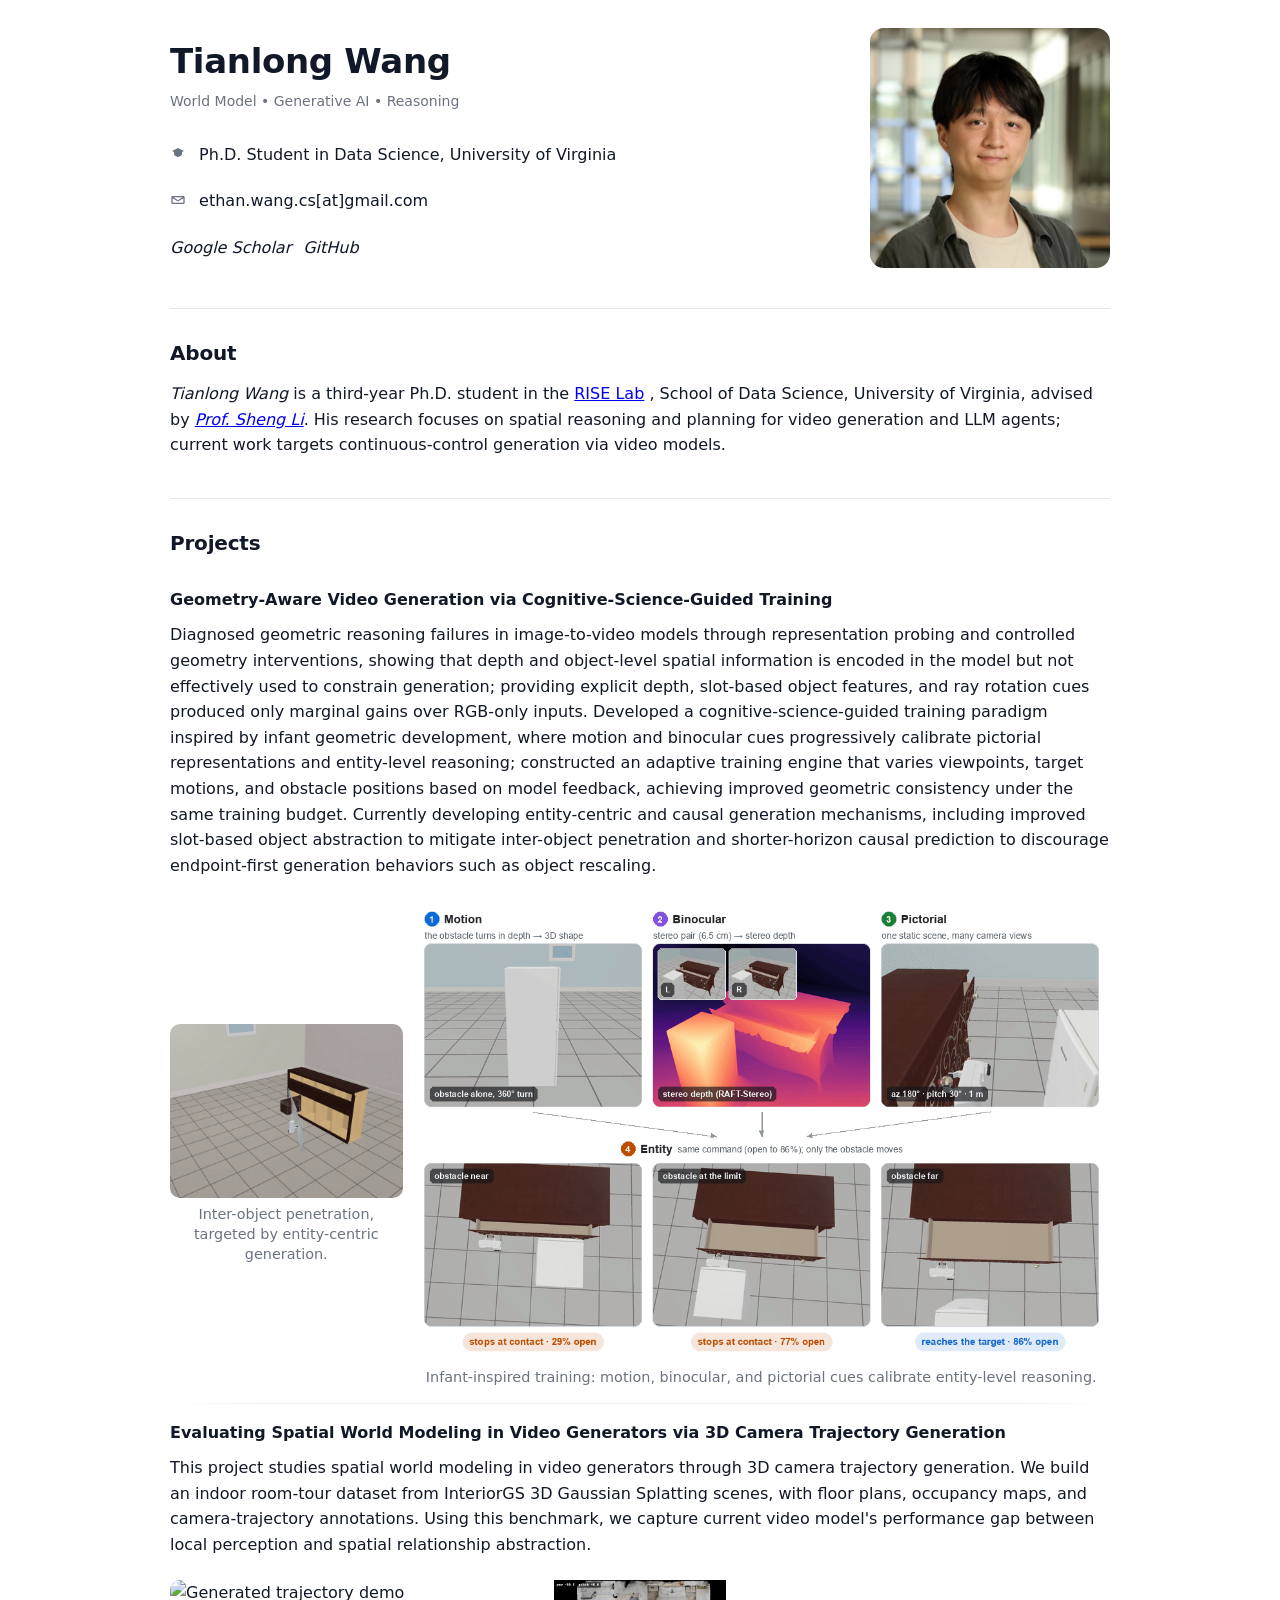
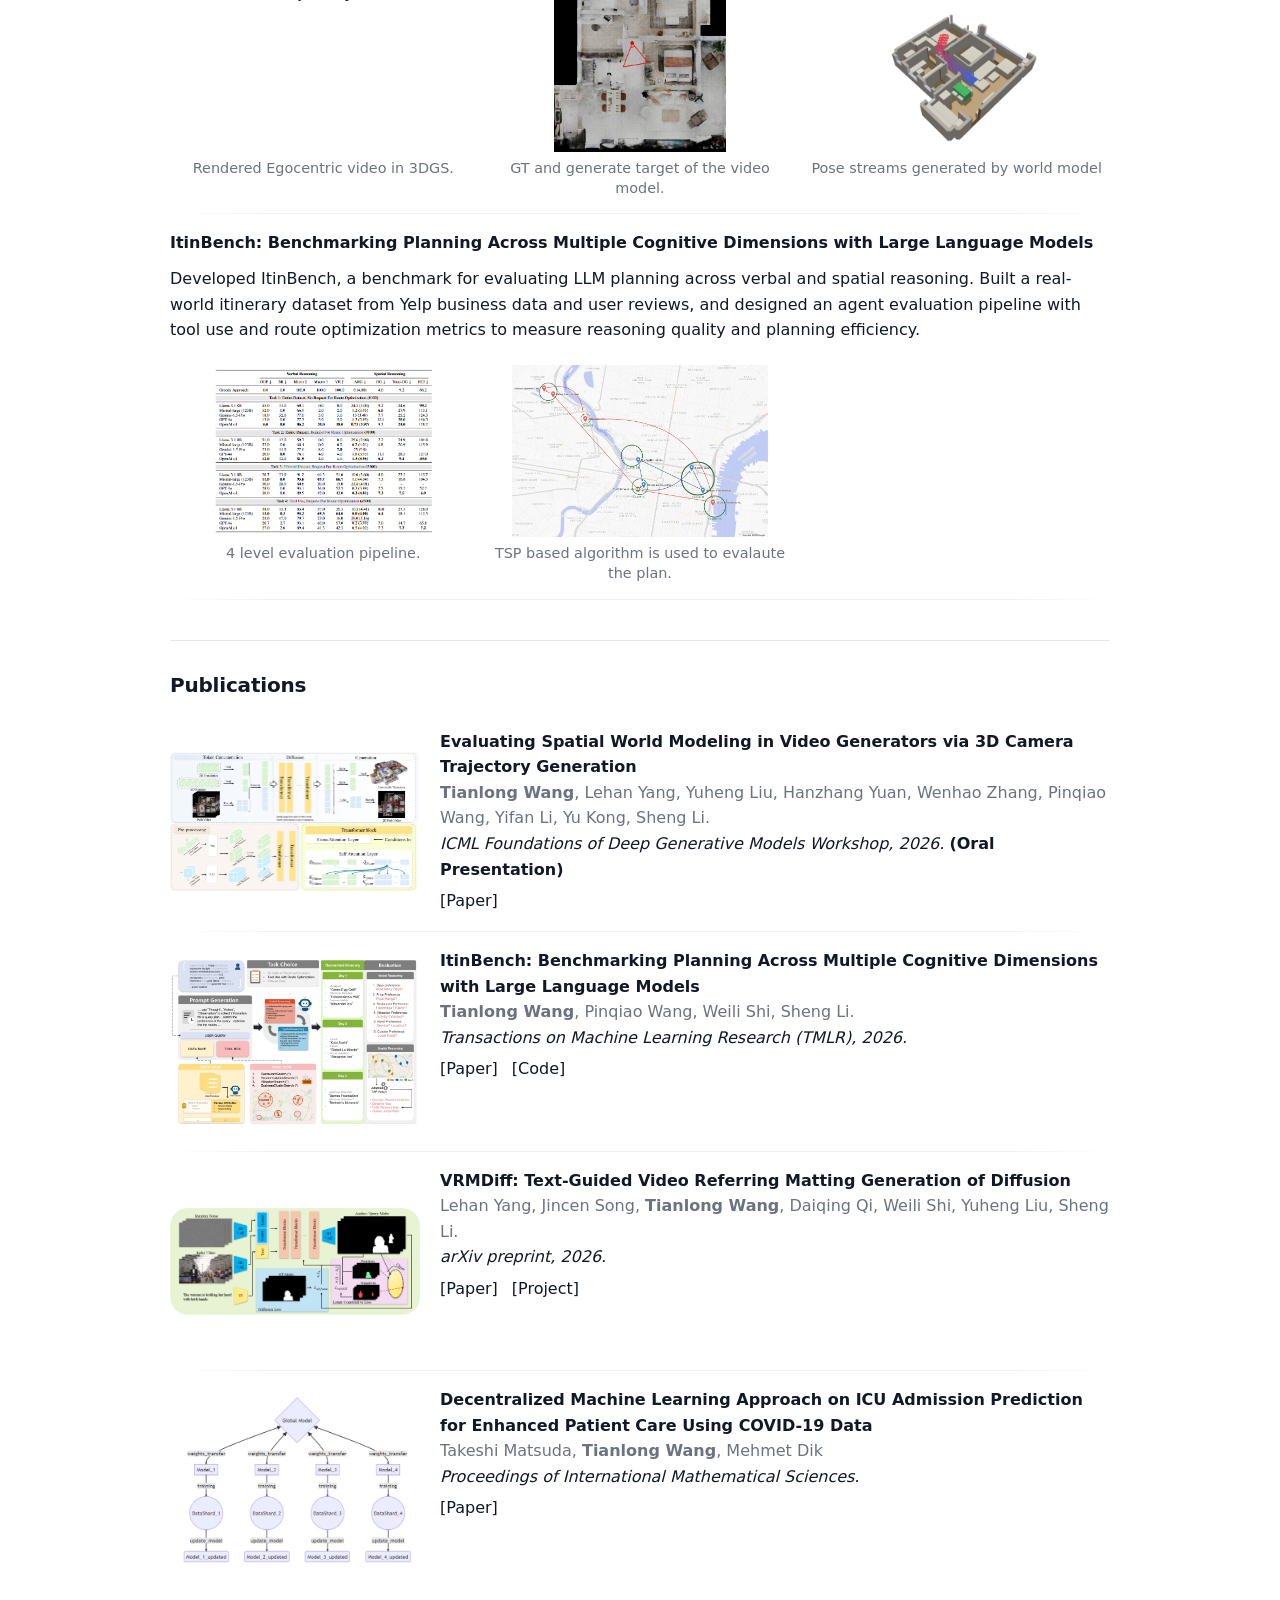
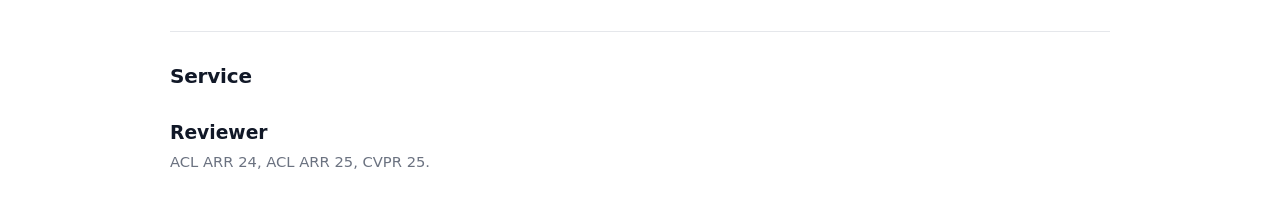
==== index.html @ 518730b4 "update" ====
<!doctype html>
<html lang="en">
<head>
  <meta charset="utf-8" />
  <meta name="viewport" content="width=device-width, initial-scale=1" />
  <title>Tianlong Wang</title>
  <link rel="stylesheet" href="styles.css" />
</head>
<body>
  <main class="container">
    <!-- Header / Hero -->
    <header class="header">
      <div class="info">
        <h1 class="name">Tianlong Wang</h1>
        <div class="key-terms">World Model • Generative AI • Reasoning</div>

        <ul class="list edu" aria-label="education">
          <li>
            <span class="ico" aria-hidden="true">
              <svg viewBox="0 0 24 24"><path d="M12 3l9 4.5-9 4.5L3 7.5 12 3zm0 7.73l6-3v4.52c0 .9-.5 1.72-1.3 2.15L12 17l-4.7-2.6A2.4 2.4 0 016 12.75V7.73l6 3z"/></svg>
            </span>
            Ph.D. Student in Data Science, University of Virginia
          </li>
        </ul>

        <div class="email">
          <span class="ico" aria-hidden="true">
            <svg viewBox="0 0 24 24"><path d="M20 6H4a2 2 0 00-2 2v8a2 2 0 002 2h16a2 2 0 002-2V8a2 2 0 00-2-2zm-1.4 2L12 12.25 5.4 8h13.2zM4 16V9.2l7.4 4.6c.37.23.83.23 1.2 0L20 9.2V16H4z"/></svg>
          </span>
          <a href="">ethan.wang.cs[at]gmail.com</a>
        </div>

        <nav class="contact" aria-label="external links">
          <a href="https://scholar.google.com/citations?user=3X2_urAAAAAJ&hl=en">Google Scholar</a>
          <a href="#">GitHub</a>
        </nav>
      </div>

      <img class="portrait" src="asset/tlw.jpg" alt="Portrait of Your Name" />
    </header>

    <section id="about">
      <h2>About</h2>
      <p><em>Tianlong Wang</em> is a third-year Ph.D. student in the <a href="https://riseai.github.io/">RISE Lab</a> , School of Data Science, University of Virginia, advised by <a href="https://sheng-li.org/"><em>Prof. Sheng Li</em></a>. His research focuses on spatial reasoning and planning for video generation and LLM agents; current work targets continuous-control generation via video models.</p>
    </section>

    <section id="projects">
      <h2>Projects</h2>

      <ul class="list media project-list">
         <!-- Project 1 -->
        <li class="project-card">
          <div class="item-body">
            <div class="project-title">Geometry-Aware Video Generation via Cognitive-Science-Guided Training</div>
            <p>
              Diagnosed geometric reasoning failures in image-to-video models through representation probing and controlled geometry interventions, showing that depth and object-level spatial information is encoded in the model but not effectively used to constrain generation; providing explicit depth, slot-based object features, and ray rotation cues produced only marginal gains over RGB-only inputs.
              Developed a cognitive-science-guided training paradigm inspired by infant geometric development, where motion and binocular cues progressively calibrate pictorial representations and entity-level reasoning; constructed an adaptive training engine that varies viewpoints, target motions, and obstacle positions based on model feedback, achieving improved geometric consistency under the same training budget.
              Currently developing entity-centric and causal generation mechanisms, including improved slot-based object abstraction to mitigate inter-object penetration and shorter-horizon causal prediction to discourage endpoint-first generation behaviors such as object rescaling.
            </p>
          </div>

          <!-- Penetration demo (left) + large cue diagram (right, click for full size) -->
          <div class="project-media media-grid media-grid-feature">
            <figure class="media-item media-item-natural">
              <img class="media-img" src="asset/penetration_close_hinge.gif" alt="Generated video showing inter-object penetration">
              <figcaption class="media-caption">Inter-object penetration, targeted by entity-centric generation.</figcaption>
            </figure>

            <figure class="media-item media-item-wide">
              <a href="asset/cues_one_combo.gif" target="_blank">
                <img class="media-img" src="asset/cues_one_combo.gif" alt="Motion, binocular, and pictorial cues feeding entity-level reasoning">
              </a>
              <figcaption class="media-caption">Infant-inspired training: motion, binocular, and pictorial cues calibrate entity-level reasoning.</figcaption>
            </figure>
          </div>
        </li>

        <!-- Project 2 -->
        <li class="project-card">
          <div class="item-body">
            <div class="project-title">Evaluating Spatial World Modeling in Video Generators via 3D Camera Trajectory Generation</div>
            <p>
              This project studies spatial world modeling in video generators through 3D camera trajectory generation. 
              We build an indoor room-tour dataset from InteriorGS 3D Gaussian Splatting scenes, with floor plans, occupancy maps, and camera-trajectory annotations. 
              Using this benchmark, we capture current video model's performance gap between local perception and spatial relationship abstraction.
            </p>
          </div>

          <!-- Three-up media grid with per-figure captions -->
          <div class="project-media media-grid">
            <figure class="media-item">
              <img class="media-img" src="asset/output_manual_downsampled.gif" alt="Generated trajectory demo">
              <figcaption class="media-caption">Rendered Egocentric video in 3DGS.</figcaption>
            </figure>

            <figure class="media-item">
              <img class="media-img" src="asset/floor_plan_clip_frustum.gif" alt="Scene structure visualization">
              <figcaption class="media-caption">GT and generate target of the video model.</figcaption>
            </figure>

            <figure class="media-item">
              <img class="media-img" src="asset/path_world.png" alt="Blender camera rig setup">
              <figcaption class="media-caption">Pose streams generated by world model</figcaption>
            </figure>
          </div>
        </li>

            <!-- Project 3 -->
        <li class="project-card">
          <div class="item-body">
            <div class="project-title">ItinBench: Benchmarking Planning Across Multiple Cognitive Dimensions with Large Language Models</div>
            <p>
              Developed ItinBench, a benchmark for evaluating LLM planning across verbal and spatial reasoning. Built a real-world itinerary dataset from Yelp business data and user reviews, and designed an agent evaluation pipeline with tool use and route optimization metrics to measure reasoning quality and planning efficiency. 
            </p>
          </div>

          <!-- Three-up media grid with per-figure captions -->
          <div class="project-media media-grid">
            <figure class="media-item">
              <img class="media-img" src="asset/itinbench_main_table.png" alt="Optical-flow solution animation">
              <figcaption class="media-caption">4 level evaluation pipeline.</figcaption>
            </figure>

            <figure class="media-item">
              <img class="media-img" src="asset/itinbench_path_correction.png" alt="Static frame of maze trajectory">
              <figcaption class="media-caption">TSP based algorithm is used to evalaute the plan.</figcaption>
            </figure>
          </div>
        </li>


    <section id="publications">
      <h2>Publications</h2>
      <ul class="list media pub-list">
          <li>
          <img class="thumb" src="asset/3Dtrajectory_model.png" alt="Paper thumbnail" />
          <div class="item-body">
            <div class="pub-title">Evaluating Spatial World Modeling in Video Generators via 3D Camera Trajectory Generation</div>
            <div class="authors"><strong>Tianlong Wang</strong>, Lehan Yang, Yuheng Liu, Hanzhang Yuan, Wenhao Zhang, Pinqiao Wang, Yifan Li, Yu Kong, Sheng Li. </div>
            <div> <em>ICML Foundations of Deep Generative Models Workshop, 2026.</em> <strong>(Oral Presentation)</strong> </div>
            <div class="pub-links">
              <a href="https://openreview.net/challenge?redirect=%2Fpdf%3Fid%3DQITfyV8G9Y">[Paper]</a>
            </div>
          </div>
        </li>
        <li>
          <img class="thumb" src="asset/ItinBench_main_graph.jpg" alt="Paper thumbnail" />
          <div class="item-body">
            <div class="pub-title">ItinBench: Benchmarking Planning Across Multiple Cognitive Dimensions with Large Language Models</div>
            <div class="authors"><strong>Tianlong Wang</strong>, Pinqiao Wang, Weili Shi, Sheng Li. </div>
            <div> <em>Transactions on Machine Learning Research (TMLR), 2026.</em> </div>
            <div class="pub-links">
              <a href="https://openreview.net/forum?id=Idp60dibCE">[Paper]</a>
              <a href="https://ethanwtl.github.io/IBweb/">[Code]</a>
            </div>
          </div>
        </li>
        <li>
          <img class="thumb" src="asset/framework_crop_page-0001.jpg" alt="Paper thumbnail" />
          <div class="item-body">
            <div class="pub-title">VRMDiff: Text-Guided Video Referring Matting Generation of Diffusion</div>
            <div class="authors">Lehan Yang, Jincen Song, <strong>Tianlong Wang</strong>, Daiqing Qi, Weili Shi, Yuheng Liu, Sheng Li.</div>
            <div><em>arXiv preprint, 2026.</em></div>
            <div class="pub-links">
              <a href="https://arxiv.org/abs/2503.10678">[Paper]</a>
              <a href="https://bio.lehanyang.info/VRMDiff.github.io/">[Project]</a>
            </div>
          </div>
        </li>
        <li>
          <img class="thumb" src="asset/FL_figure.png" alt="Paper thumbnail" />
          <div class="item-body">
            <div class="pub-title">Decentralized Machine Learning Approach on ICU Admission Prediction for Enhanced Patient Care Using COVID-19 Data</div>
            <div class="authors">Takeshi Matsuda, <strong>Tianlong Wang</strong>, Mehmet Dik</div>
            <div><em>Proceedings of International Mathematical Sciences.</em></div>
            <div class="pub-links">
              <a href="https://dergipark.org.tr/en/pub/pims/issue/81233/1390925">[Paper]</a>
            </div>
          </div>
        </li>
      </ul>
    </section>

    <!-- Service -->
    <section id="service">
      <h2>Service</h2>
      <ul class="list service-list">
        <li>
          <h3 class="service-title">Reviewer</h3>
          <p class="service-meta">ACL ARR 24, ACL ARR 25, CVPR 25.</p>
        </li>
      </ul>
    </section>


  </main>
</body>
</html>
---- styles.css ----
:root{
  --bg:#ffffff;
  --text:#111827;
  --muted:#6b7280;
  --line-section:#e5e7eb;
  --line-item:#eef2f7;
  --link:#0f172a;
  --portrait: 240px;

  /* Publications-specific sizing (increased) */
  --pub-thumb: 170px;        /* bigger thumbnail */
  --pub-min-height: 220px;   /* taller row height */
  --pub-gap: 20px;           /* larger gap to prevent overlap */
}

*{box-sizing:border-box}
html,body{height:100%}
body{
  margin:0;
  font-family: ui-sans-serif, system-ui, -apple-system, Segoe UI, Roboto, Helvetica, Arial, "Apple Color Emoji", "Segoe UI Emoji";
  line-height:1.6;
  color:var(--text);
  background:var(--bg);
  -webkit-font-smoothing:antialiased;
  -moz-osx-font-smoothing:grayscale;
}
.container{max-width:980px;margin:0 auto;padding:28px 20px}

/* Header / Hero */
.header{
  display:grid;
  grid-template-columns: 1fr auto;
  gap:28px;
  align-items:center;
  min-height: var(--portrait);
}
.header .info{
  display:flex;
  flex-direction:column;
  justify-content:center;
  gap:0;
}
.name{margin:0;font-weight:800;letter-spacing:-0.01em;font-size:clamp(22px,3.6vw,34px)}
.key-terms{margin-top:1px;color:var(--muted);font-size:clamp(12px,2vw,14px);margin-bottom:14px}
.portrait{width:var(--portrait);aspect-ratio:1/1;border-radius:14px;object-fit:cover;flex:0 0 auto}

/* Sections */
section{margin-top:40px; padding-top:28px; border-top:1px solid var(--line-section)}
section h2{margin:0 0 12px 0;font-size:20px;letter-spacing:-0.01em}
p{margin:10px 0}

/* Lists + separators */
.list{list-style:none;margin:0;padding:0}
.list > li{position:relative;padding:16px 0}
.list > li:last-child{--hide-sep:1}
.list > li::after{
  content: "";
  position:absolute;left:0;right:0;bottom:0;height:1px;
  background:linear-gradient(to right, transparent 0, var(--line-item) 10%, var(--line-item) 90%, transparent 100%);
  opacity: calc(1 - var(--hide-sep, 0));
  pointer-events:none;
}

/* Icons */
.ico{display:inline-flex;align-items:center;justify-content:center;width:16px;height:16px;margin-right:8px;color:var(--muted);vertical-align:-2px}
.ico svg{display:block;width:100%;height:100%;fill:currentColor}

/* Email + Links */
.email{margin-top:4px}
.email a{color:var(--link);text-decoration:none}
.email a:hover{border-bottom:1px solid var(--link)}
.contact{margin-top:22px;display:flex;flex-wrap:nowrap;gap:12px;overflow-x:auto}
.contact a{font-style:italic;color:var(--link);text-decoration:none;border-bottom:1px solid transparent;white-space:nowrap}
.contact a:hover{border-bottom-color:var(--link)}

/* Media list (thumb left) */
.list.media > li{
  display:grid;
  grid-template-columns: 250px 1fr;
  gap:20px;                 /* default gap */
  align-items:start;
}

/* Thumbnail */
.thumb{
  width:84px;
  aspect-ratio: 1 / 1;
  border-radius:10px;
  object-fit:cover;
  background:#f3f4f6;
  box-shadow: 0 0 0 1px rgba(0,0,0,0.04) inset;
}

/* Content block: strong wrapping + no overflow */
.item-body{
  min-width:0;                    /* allow grid child to shrink */
  overflow-wrap:anywhere;         /* break long words/URLs gracefully */
  word-break:break-word;          /* fallback */
  display:block;
}

/* Projects bits */
.project-title{font-weight:700}
.meta{color:var(--muted);font-size:0.95rem}

/* Publications */
.pub-title{font-weight:600}
.authors{color:var(--muted)}
.pub-links{margin-top:6px;display:flex;gap:14px;flex-wrap:wrap}
.pub-links a{color:var(--link);text-decoration:none;border-bottom:1px solid transparent}
.pub-links a:hover{border-bottom-color:var(--link)}

/* Small screen */
@media (max-width: 720px){
  .header{grid-template-columns: 1fr; min-height:auto}
  .portrait{width:180px}
}


/* === Publications: bigger thumb, no overlap, normal gap === */

/* 1) Control only the thumbnail size here */
:root{
  --pub-thumb: 300px;   /* ← change this value to make the image larger/smaller */
}

/* 2) Ensure pub rows use a first column as wide as the thumb */
.pub-list > li{
  /* keep your existing display:grid from .list.media > li */
  grid-template-columns: var(--pub-thumb) 1fr;  /* column 1 matches thumb width */
  /* do NOT increase gap here; keep the default .list.media gap (e.g., 14px) */
}

/* 3) Make the image fill its grid column so it can't overflow into the text */
.pub-list{
  width: 100%;          /* follows the grid column */
  height: auto;
  aspect-ratio: 4 / 3;  /* optional: keeps paper-like shape */
  object-fit: cover;
}

/* Thumbnail slot: fixed area, image fits inside without cropping */
.thumb{
  width: 100%;
  aspect-ratio: 4 / 3;   /* keep your slot shape */
  border-radius: 10px;
  object-fit: contain;   /* no-crop */
  background: transparent;   /* ← was #f3f4f6 */
  box-shadow: none;          /* remove subtle inset line */
}

/* 4) Strong wrapping so long titles/links never run off the right edge */
.item-body{
  min-width: 0;             /* critical for grid children */
  overflow-wrap: anywhere;
  word-break: break-word;
}


/* === Projects: stack text (top) and figure(s) (bottom) === */
#projects .project-list > li {
  /* override the site-wide .list.media grid */
  display: flex;
  flex-direction: column;
  gap: 12px;                    /* space between text and media */
  padding: 16px 0;              /* keep your existing rhythm */
}

#projects .project-title { 
  font-weight: 700; 
  margin-bottom: 4px; 
}

#projects .project-media {
  width: 100%;
}

#projects .project-media .thumb {
  width: 100%;
  /* pick the slot shape you prefer; 16/9 is common for figures/video */
  aspect-ratio: 16 / 9;
  object-fit: contain;          /* no-crop fit; switch to 'cover' if you want edge-to-edge fill */
  border-radius: 10px;
  background: transparent;      /* keep the box invisible */
  box-shadow: none;
}

/* Optional: if you ever add multiple images/videos per project, 
   a simple grid lays them out nicely. Comment out if not needed. */
#projects .project-media > * {
  display: block;
}
#projects .project-media.media-grid {
  display: grid;
  grid-template-columns: 1fr;
  gap: 10px;
}

@media (max-width: 720px) {
  #projects .project-list > li { gap: 10px; }
  #projects .project-media .thumb { aspect-ratio: 16 / 9; }
}

/* Responsive media grid: 3-up, then 2-up, then 1-up on small screens */
#projects .project-media.media-grid {
  display: grid;
  gap: 10px;
  grid-template-columns: repeat(3, 1fr);  /* 3 in a row by default */
}

/* Make sure media fits nicely */
#projects .project-media.media-grid .media-item {
  width: 100%;
  height: auto;             /* natural height */
  aspect-ratio: 16 / 9;     /* pick a slot shape you like (e.g., 4/3, 1/1) */
  object-fit: contain;      /* no-crop fit; use 'cover' for edge-to-edge */
  border-radius: 10px;
  background: transparent;  /* invisible box */
  display: block;
}

/* Tablet: 2 per row */
@media (max-width: 1024px) {
  #projects .project-media.media-grid {
    grid-template-columns: repeat(2, 1fr);
  }
}

/* Mobile: 1 per row */
@media (max-width: 640px) {
  #projects .project-media.media-grid {
    grid-template-columns: 1fr;
  }
}

/* === Figure captions for 3-up project media === */

/* Make each grid cell a figure that stacks image + caption */
#projects .project-media.media-grid .media-item {
  margin: 0;                        /* reset default figure margin */
  display: flex;
  flex-direction: column;
  gap: 6px;                         /* space between image and caption */
  width: 100%;
  height: auto;
  aspect-ratio: auto;               /* override any inherited ratio */
  background: transparent;
}

#projects .project-media.media-grid .media-item-wide {
  grid-column: span 2;
}

@media (max-width: 640px) {
  #projects .project-media.media-grid .media-item-wide {
    grid-column: auto;
  }
}

/* The actual media (image/video) */
#projects .project-media .media-img {
  width: 100%;
  height: auto;
  aspect-ratio: 16 / 9;             /* keep a consistent slot */
  object-fit: contain;               /* avoid cropping */
  border-radius: 10px;
  display: block;
  background: transparent;
}

#projects .project-media.media-grid .media-item-wide .media-img {
  aspect-ratio: auto;               /* keep the figure's own shape */
}

/* Figure that keeps its own shape, centered next to a taller neighbor */
#projects .project-media.media-grid .media-item-natural {
  align-self: center;
}

#projects .project-media.media-grid .media-item-natural .media-img {
  aspect-ratio: auto;
}

/* Feature layout: small demo on the left, large diagram on the right */
#projects .project-media.media-grid.media-grid-feature {
  grid-template-columns: 1fr 3fr;
}

#projects .project-media.media-grid.media-grid-feature .media-item-wide {
  grid-column: auto;
}

@media (max-width: 640px) {
  #projects .project-media.media-grid.media-grid-feature {
    grid-template-columns: 1fr;
  }
}

/* Caption styling */
#projects .project-media .media-caption {
  font-size: 0.9rem;
  line-height: 1.4;
  color: var(--muted);
  text-align: center;               /* simple, clean look */
}


/* === Service section === */
#service .service-list > li {
  /* reuse your global list spacing */
  display: block;
  padding: 14px 0;
}

#service .service-title {
  margin: 0 0 2px 0;
  font-weight: 600;
}

#service .service-meta {
  margin: 0;
  color: var(--muted);
  font-size: 0.92rem;
}
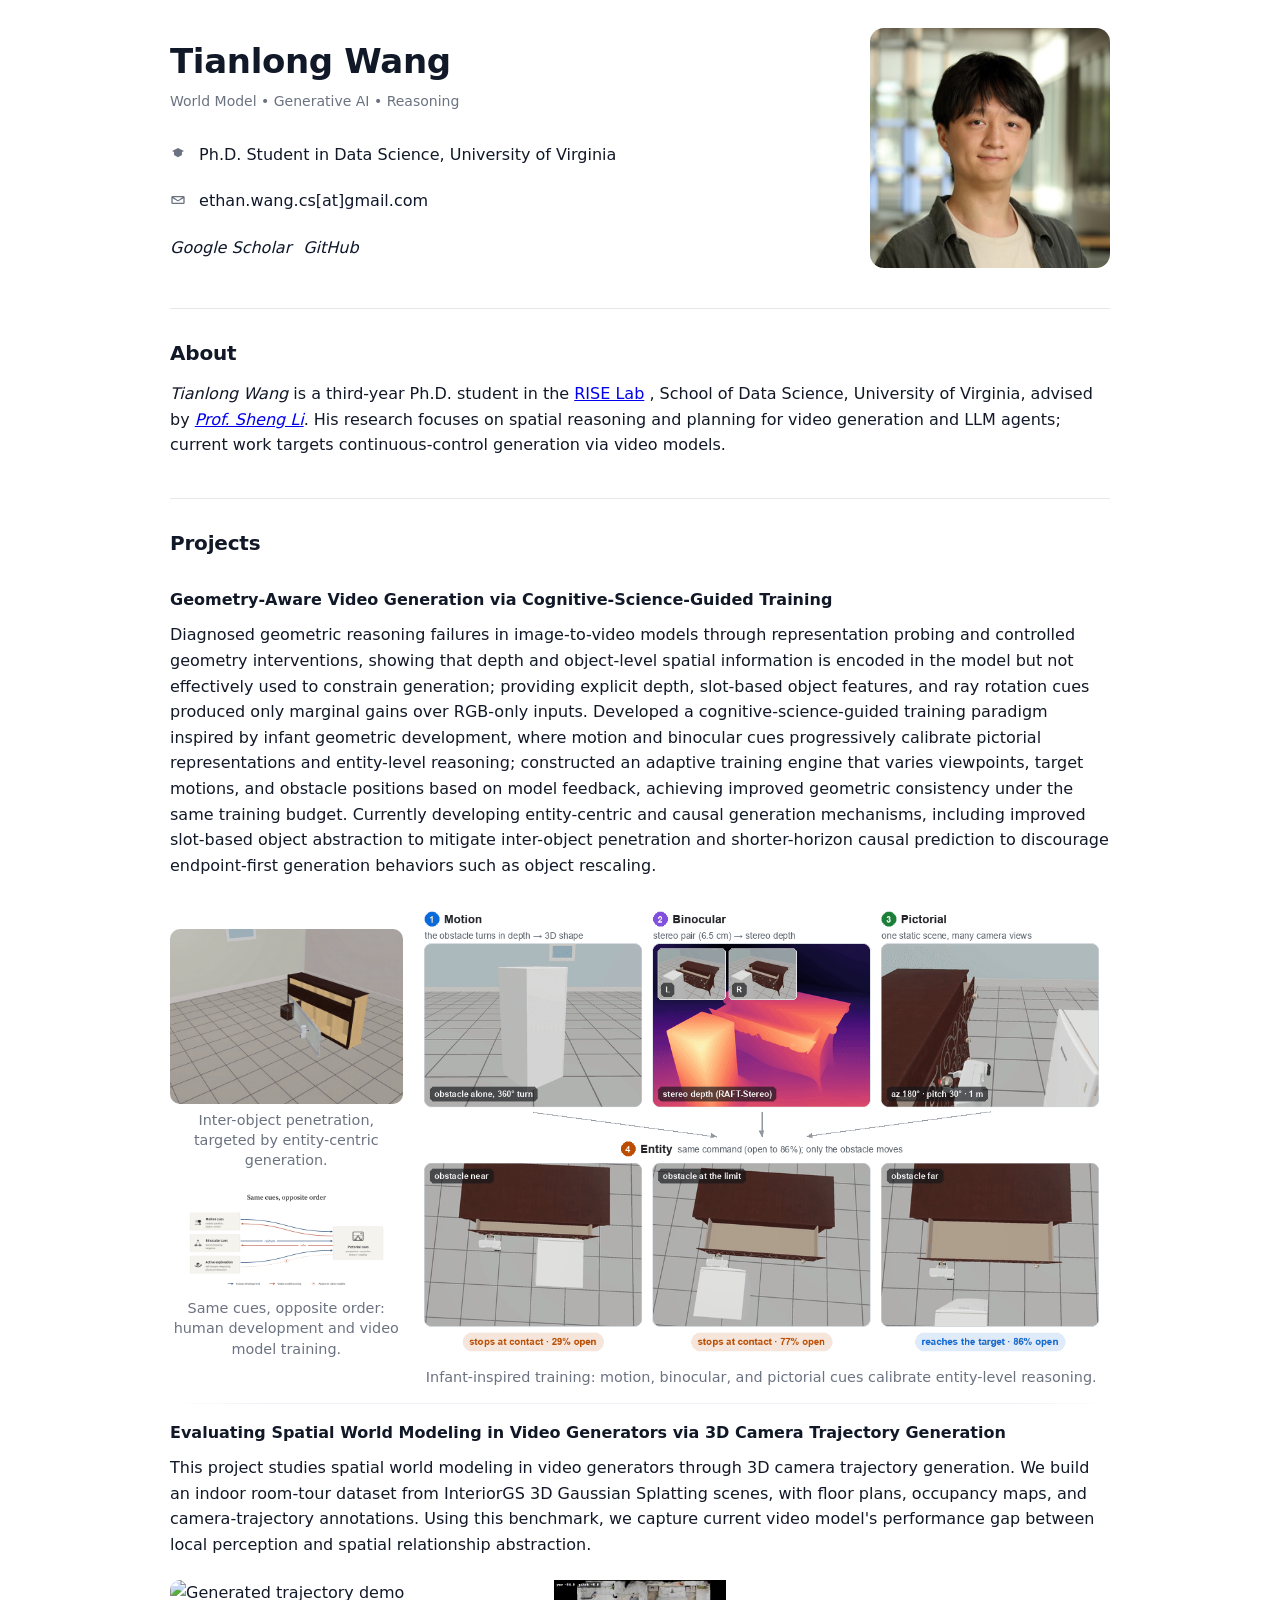
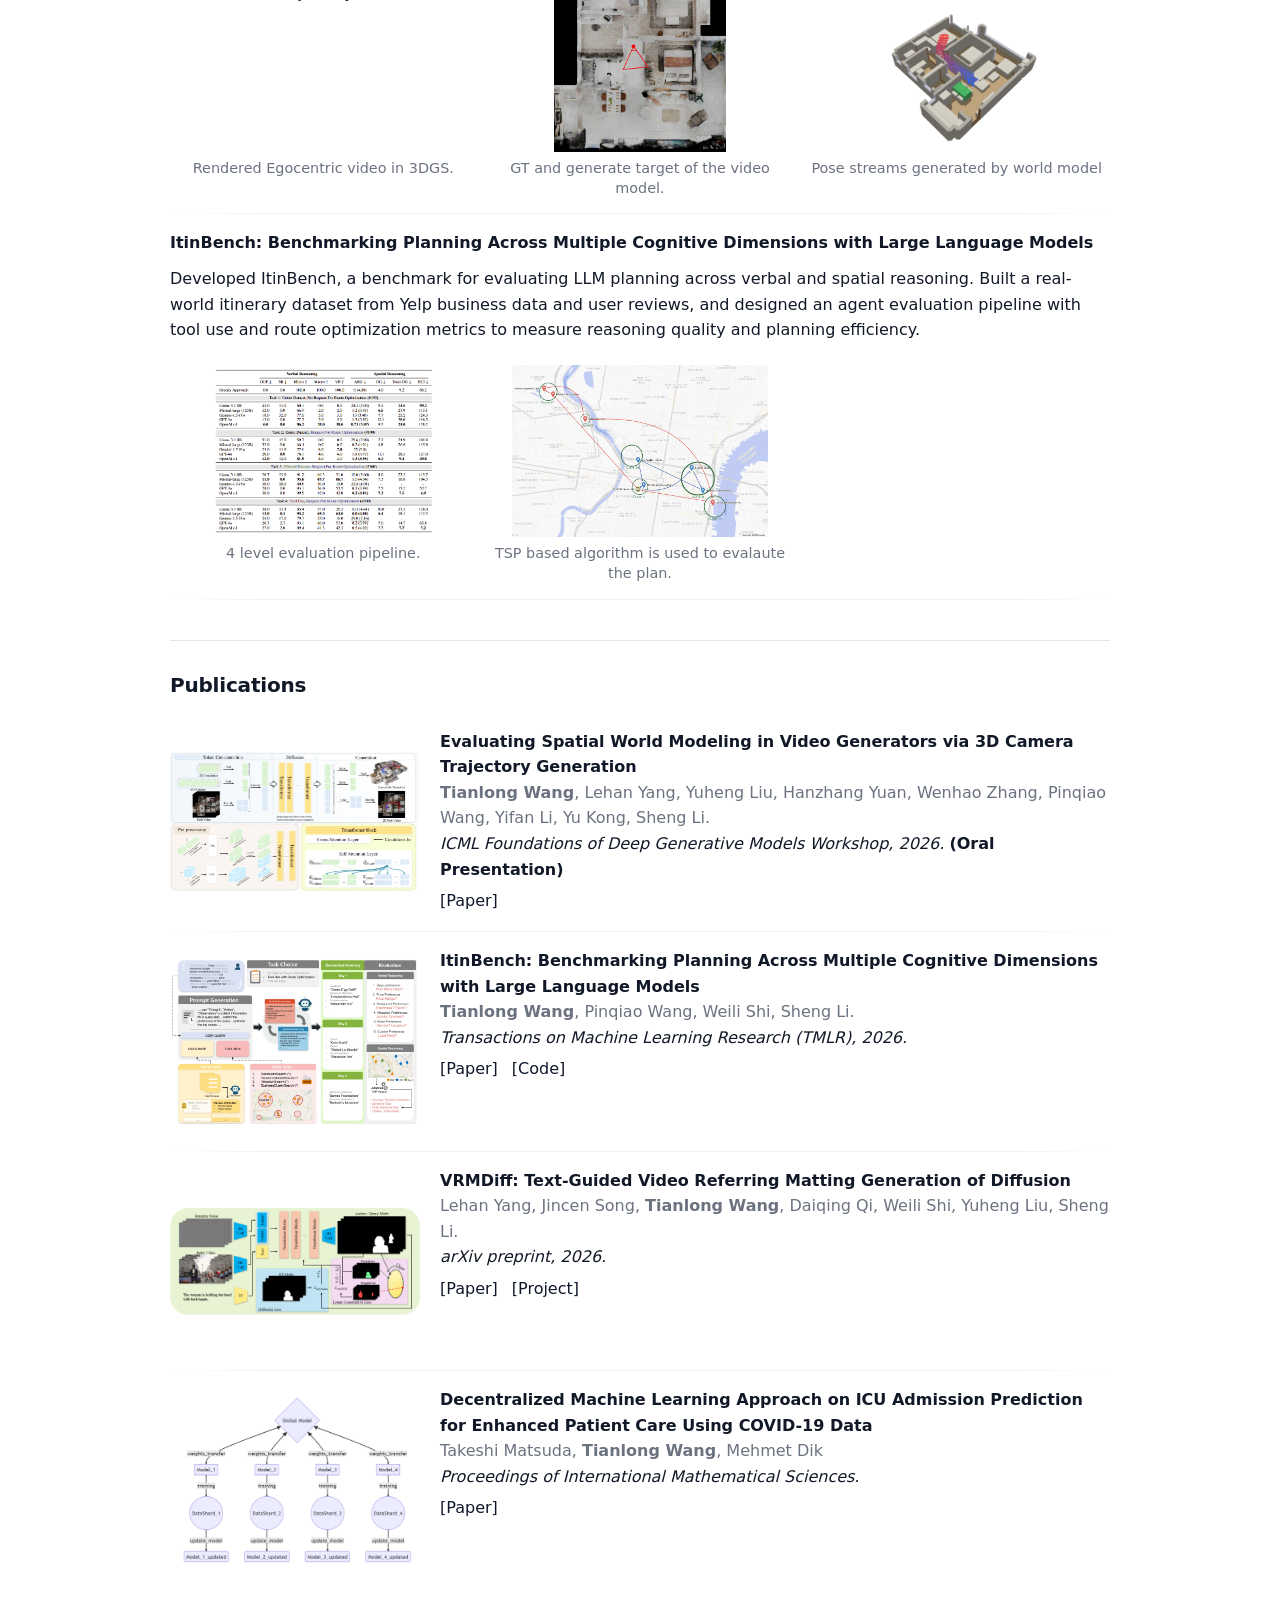
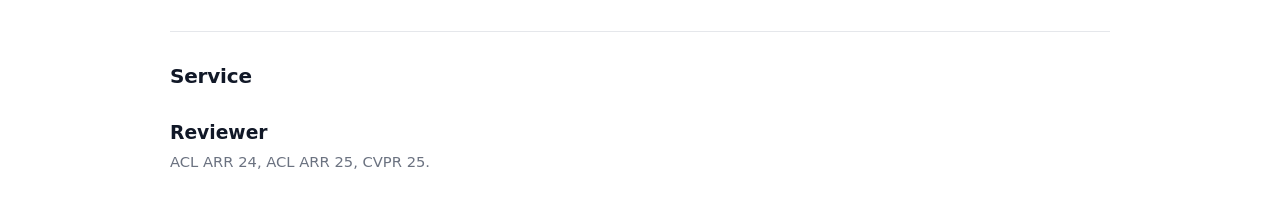
==== commit b47d4903: "upate" ====
--- a/index.html
+++ b/index.html
@@ -59,12 +59,21 @@
             </p>
           </div>
 
-          <!-- Penetration demo (left) + large cue diagram (right, click for full size) -->
+          <!-- Two stacked small figures (left) + large cue diagram (right) -->
           <div class="project-media media-grid media-grid-feature">
-            <figure class="media-item media-item-natural">
-              <img class="media-img" src="asset/penetration_close_hinge.gif" alt="Generated video showing inter-object penetration">
-              <figcaption class="media-caption">Inter-object penetration, targeted by entity-centric generation.</figcaption>
-            </figure>
+            <div class="media-stack">
+              <figure class="media-item media-item-natural">
+                <img class="media-img" src="asset/penetration_close_hinge.gif" alt="Generated video showing inter-object penetration">
+                <figcaption class="media-caption">Inter-object penetration, targeted by entity-centric generation.</figcaption>
+              </figure>
+
+              <figure class="media-item media-item-natural">
+                <a href="asset/pictorial_reverse_flow.png" target="_blank" rel="noopener">
+                  <img class="media-img" src="asset/pictorial_reverse_flow.png" alt="Opposite cue order in human development and video model training">
+                </a>
+                <figcaption class="media-caption">Same cues, opposite order: human development and video model training.</figcaption>
+              </figure>
+            </div>
 
             <figure class="media-item media-item-wide">
               <a href="asset/cues_one_combo.gif" target="_blank">
--- a/styles.css
+++ b/styles.css
@@ -281,9 +281,17 @@
   aspect-ratio: auto;
 }
 
-/* Feature layout: small demo on the left, large diagram on the right */
+/* Feature layout: two stacked small figures on the left, large diagram on the right */
 #projects .project-media.media-grid.media-grid-feature {
   grid-template-columns: 1fr 3fr;
+}
+
+#projects .project-media.media-grid-feature .media-stack {
+  display: flex;
+  flex-direction: column;
+  gap: 16px;
+  min-width: 0;
+  align-self: center;
 }
 
 #projects .project-media.media-grid.media-grid-feature .media-item-wide {
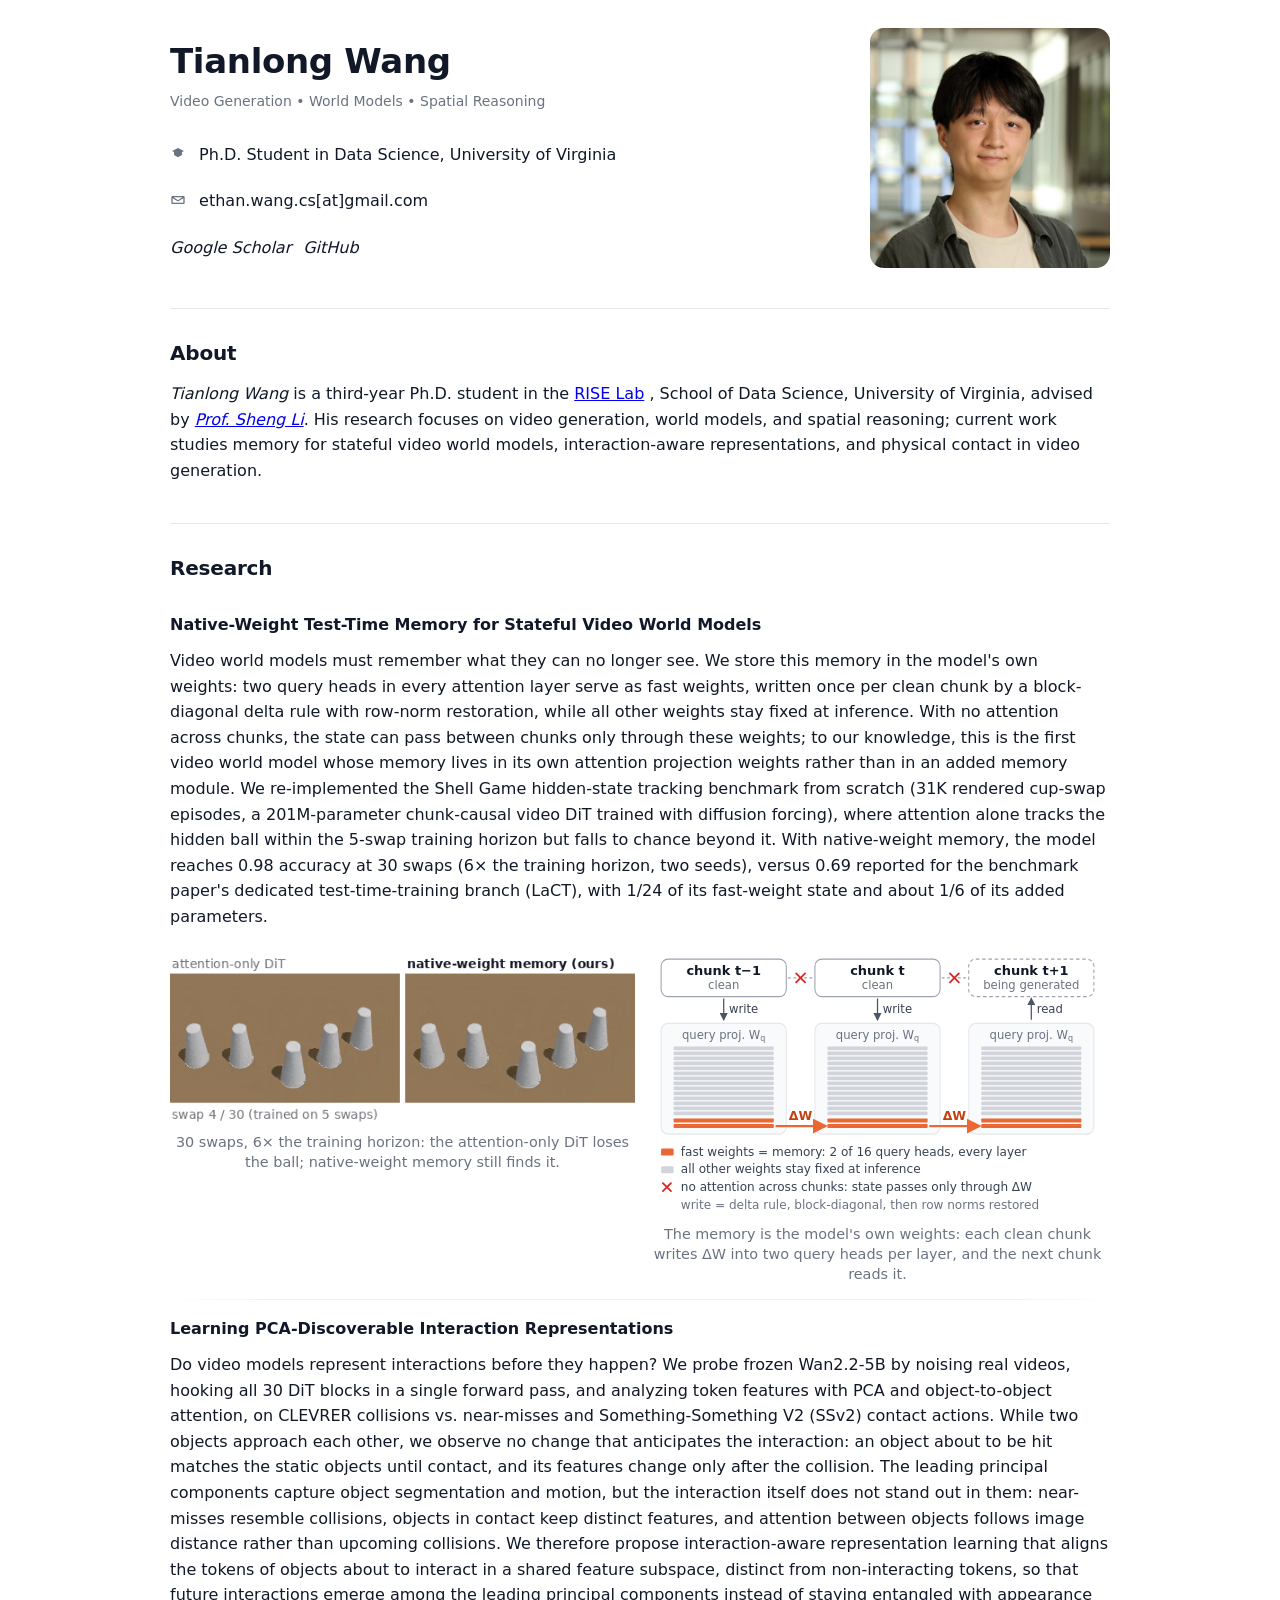
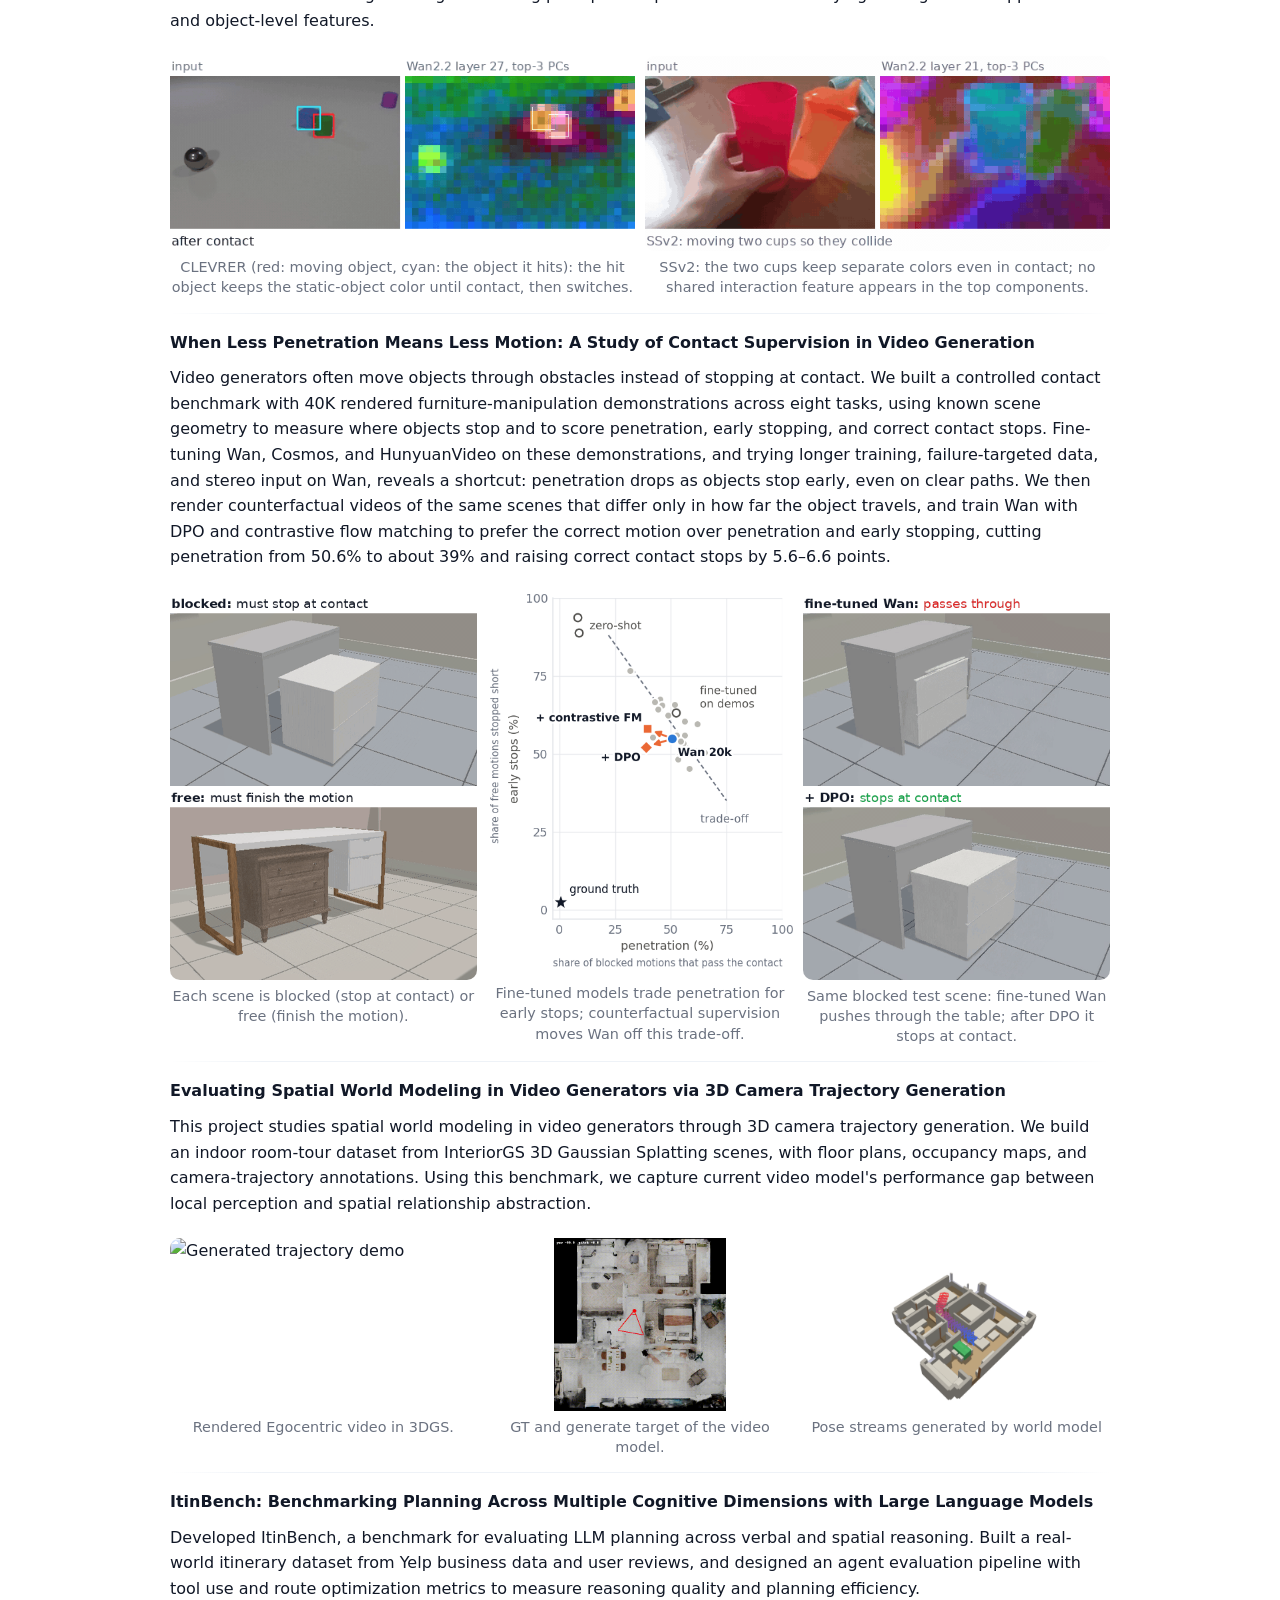
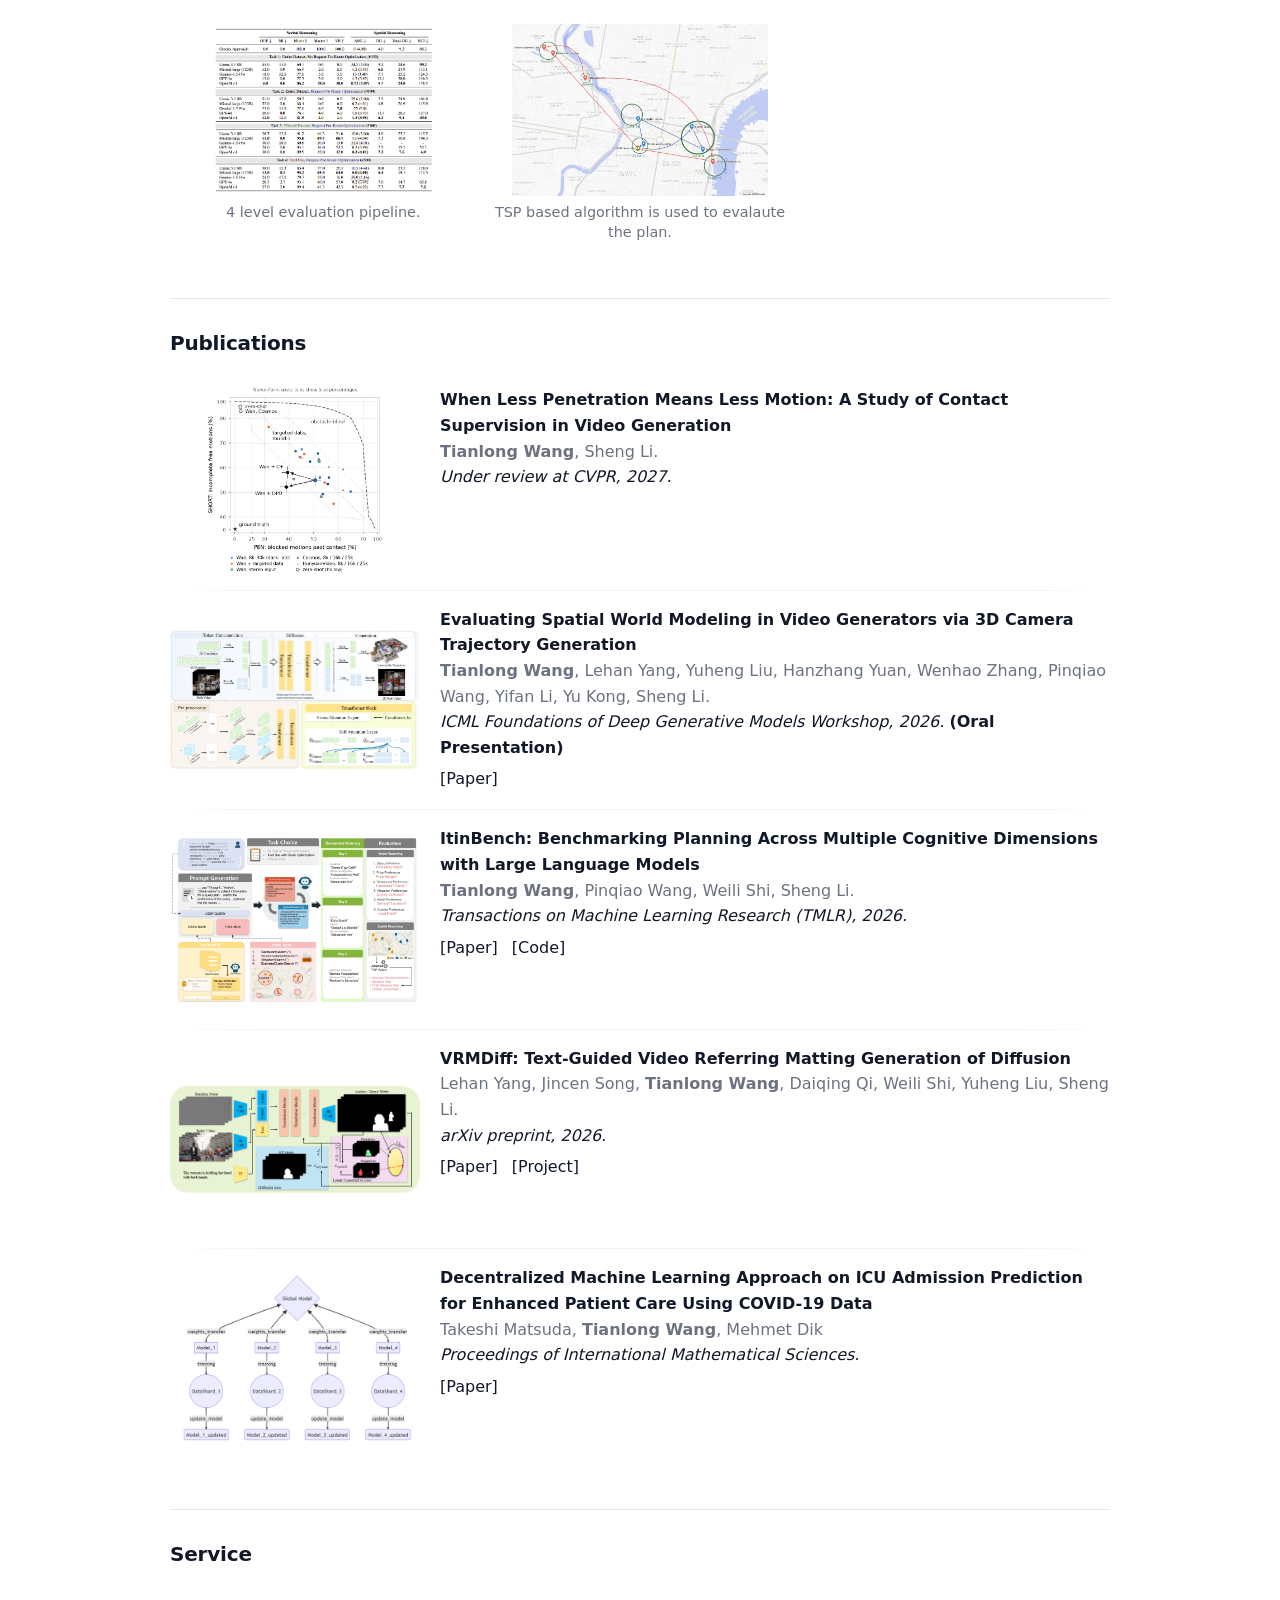
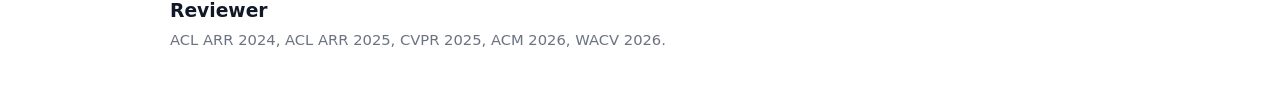
==== commit 1c583e78: "Update research and publications from the CV - Research: add Native-Weight Test-Time Memory (30-swap" ====
--- a/index.html
+++ b/index.html
@@ -12,7 +12,7 @@
     <header class="header">
       <div class="info">
         <h1 class="name">Tianlong Wang</h1>
-        <div class="key-terms">World Model • Generative AI • Reasoning</div>
+        <div class="key-terms">Video Generation • World Models • Spatial Reasoning</div>
 
         <ul class="list edu" aria-label="education">
           <li>
@@ -41,50 +41,93 @@
 
     <section id="about">
       <h2>About</h2>
-      <p><em>Tianlong Wang</em> is a third-year Ph.D. student in the <a href="https://riseai.github.io/">RISE Lab</a> , School of Data Science, University of Virginia, advised by <a href="https://sheng-li.org/"><em>Prof. Sheng Li</em></a>. His research focuses on spatial reasoning and planning for video generation and LLM agents; current work targets continuous-control generation via video models.</p>
+      <p><em>Tianlong Wang</em> is a third-year Ph.D. student in the <a href="https://riseai.github.io/">RISE Lab</a> , School of Data Science, University of Virginia, advised by <a href="https://sheng-li.org/"><em>Prof. Sheng Li</em></a>. His research focuses on video generation, world models, and spatial reasoning; current work studies memory for stateful video world models, interaction-aware representations, and physical contact in video generation.</p>
     </section>
 
     <section id="projects">
-      <h2>Projects</h2>
+      <h2>Research</h2>
 
       <ul class="list media project-list">
-         <!-- Project 1 -->
-        <li class="project-card">
-          <div class="item-body">
-            <div class="project-title">Geometry-Aware Video Generation via Cognitive-Science-Guided Training</div>
-            <p>
-              Diagnosed geometric reasoning failures in image-to-video models through representation probing and controlled geometry interventions, showing that depth and object-level spatial information is encoded in the model but not effectively used to constrain generation; providing explicit depth, slot-based object features, and ray rotation cues produced only marginal gains over RGB-only inputs.
-              Developed a cognitive-science-guided training paradigm inspired by infant geometric development, where motion and binocular cues progressively calibrate pictorial representations and entity-level reasoning; constructed an adaptive training engine that varies viewpoints, target motions, and obstacle positions based on model feedback, achieving improved geometric consistency under the same training budget.
-              Currently developing entity-centric and causal generation mechanisms, including improved slot-based object abstraction to mitigate inter-object penetration and shorter-horizon causal prediction to discourage endpoint-first generation behaviors such as object rescaling.
-            </p>
-          </div>
-
-          <!-- Two stacked small figures (left) + large cue diagram (right) -->
-          <div class="project-media media-grid media-grid-feature">
-            <div class="media-stack">
-              <figure class="media-item media-item-natural">
-                <img class="media-img" src="asset/penetration_close_hinge.gif" alt="Generated video showing inter-object penetration">
-                <figcaption class="media-caption">Inter-object penetration, targeted by entity-centric generation.</figcaption>
-              </figure>
-
-              <figure class="media-item media-item-natural">
-                <a href="asset/pictorial_reverse_flow.png" target="_blank" rel="noopener">
-                  <img class="media-img" src="asset/pictorial_reverse_flow.png" alt="Opposite cue order in human development and video model training">
-                </a>
-                <figcaption class="media-caption">Same cues, opposite order: human development and video model training.</figcaption>
-              </figure>
-            </div>
-
-            <figure class="media-item media-item-wide">
-              <a href="asset/cues_one_combo.gif" target="_blank">
-                <img class="media-img" src="asset/cues_one_combo.gif" alt="Motion, binocular, and pictorial cues feeding entity-level reasoning">
-              </a>
-              <figcaption class="media-caption">Infant-inspired training: motion, binocular, and pictorial cues calibrate entity-level reasoning.</figcaption>
-            </figure>
-          </div>
-        </li>
-
-        <!-- Project 2 -->
+        <!-- Project 1: native-weight memory (world_model) -->
+        <li class="project-card">
+          <div class="item-body">
+            <div class="project-title">Native-Weight Test-Time Memory for Stateful Video World Models</div>
+            <p>
+              Video world models must remember what they can no longer see. We store this memory in the model's own weights: two query heads in every attention layer serve as fast weights, written once per clean chunk by a block-diagonal delta rule with row-norm restoration, while all other weights stay fixed at inference.
+              With no attention across chunks, the state can pass between chunks only through these weights; to our knowledge, this is the first video world model whose memory lives in its own attention projection weights rather than in an added memory module.
+              We re-implemented the Shell Game hidden-state tracking benchmark from scratch (31K rendered cup-swap episodes, a 201M-parameter chunk-causal video DiT trained with diffusion forcing), where attention alone tracks the hidden ball within the 5-swap training horizon but falls to chance beyond it.
+              With native-weight memory, the model reaches 0.98 accuracy at 30 swaps (6&times; the training horizon, two seeds), versus 0.69 reported for the benchmark paper's dedicated test-time-training branch (LaCT), with 1/24 of its fast-weight state and about 1/6 of its added parameters.
+            </p>
+          </div>
+
+          <div class="project-media media-grid media-grid-2 media-grid-natural">
+            <figure class="media-item">
+              <img class="media-img" src="asset/shell_game_30swaps.gif" alt="Shell Game rollout over 30 swaps: the attention-only DiT reveals the ball under the wrong cup, the model with native-weight memory under the correct cup" loading="lazy">
+              <figcaption class="media-caption">30 swaps, 6&times; the training horizon: the attention-only DiT loses the ball; native-weight memory still finds it.</figcaption>
+            </figure>
+
+            <figure class="media-item">
+              <img class="media-img" src="asset/native_weight_memory.svg" alt="Diagram: each clean chunk writes an update into two fast query heads per attention layer, the next chunk reads it, and there is no attention across chunks" loading="lazy">
+              <figcaption class="media-caption">The memory is the model's own weights: each clean chunk writes &Delta;W into two query heads per layer, and the next chunk reads it.</figcaption>
+            </figure>
+          </div>
+        </li>
+
+        <!-- Project 2: PCA-discoverable interaction representations (interaction_aware) -->
+        <li class="project-card">
+          <div class="item-body">
+            <div class="project-title">Learning PCA-Discoverable Interaction Representations</div>
+            <p>
+              Do video models represent interactions before they happen? We probe frozen Wan2.2-5B by noising real videos, hooking all 30 DiT blocks in a single forward pass, and analyzing token features with PCA and object-to-object attention, on CLEVRER collisions vs. near-misses and Something-Something V2 (SSv2) contact actions.
+              While two objects approach each other, we observe no change that anticipates the interaction: an object about to be hit matches the static objects until contact, and its features change only after the collision.
+              The leading principal components capture object segmentation and motion, but the interaction itself does not stand out in them: near-misses resemble collisions, objects in contact keep distinct features, and attention between objects follows image distance rather than upcoming collisions.
+              We therefore propose interaction-aware representation learning that aligns the tokens of objects about to interact in a shared feature subspace, distinct from non-interacting tokens, so that future interactions emerge among the leading principal components instead of staying entangled with appearance and object-level features.
+            </p>
+          </div>
+
+          <div class="project-media media-grid media-grid-2 media-grid-natural">
+            <figure class="media-item">
+              <img class="media-img" src="asset/pca_clevrer_collision.gif" alt="CLEVRER collision next to the top-3 PCA components of Wan2.2 layer 27 features" loading="lazy">
+              <figcaption class="media-caption">CLEVRER (red: moving object, cyan: the object it hits): the hit object keeps the static-object color until contact, then switches.</figcaption>
+            </figure>
+
+            <figure class="media-item">
+              <img class="media-img" src="asset/pca_ssv2_collide.gif" alt="SSv2 video of two cups colliding next to the top-3 PCA components of Wan2.2 layer 21 features" loading="lazy">
+              <figcaption class="media-caption">SSv2: the two cups keep separate colors even in contact; no shared interaction feature appears in the top components.</figcaption>
+            </figure>
+          </div>
+        </li>
+
+        <!-- Project 3: contact supervision, CVPR 2027 submission (position_geo_obs) -->
+        <li class="project-card">
+          <div class="item-body">
+            <div class="project-title">When Less Penetration Means Less Motion: A Study of Contact Supervision in Video Generation</div>
+            <p>
+              Video generators often move objects through obstacles instead of stopping at contact. We built a controlled contact benchmark with 40K rendered furniture-manipulation demonstrations across eight tasks, using known scene geometry to measure where objects stop and to score penetration, early stopping, and correct contact stops.
+              Fine-tuning Wan, Cosmos, and HunyuanVideo on these demonstrations, and trying longer training, failure-targeted data, and stereo input on Wan, reveals a shortcut: penetration drops as objects stop early, even on clear paths.
+              We then render counterfactual videos of the same scenes that differ only in how far the object travels, and train Wan with DPO and contrastive flow matching to prefer the correct motion over penetration and early stopping, cutting penetration from 50.6% to about 39% and raising correct contact stops by 5.6&ndash;6.6 points.
+            </p>
+          </div>
+
+          <div class="project-media media-grid media-grid-natural">
+            <figure class="media-item">
+              <img class="media-img" src="asset/contact_benchmark.gif" alt="Ground-truth demonstrations: a blocked push that stops at the table and a free push that slides under it" loading="lazy">
+              <figcaption class="media-caption">Each scene is blocked (stop at contact) or free (finish the motion).</figcaption>
+            </figure>
+
+            <figure class="media-item">
+              <img class="media-img" src="asset/contact_tradeoff.png" alt="Scatter of penetration vs. early stops: fine-tuned models lie on a trade-off line; DPO and contrastive flow matching move Wan to less penetration" loading="lazy">
+              <figcaption class="media-caption">Fine-tuned models trade penetration for early stops; counterfactual supervision moves Wan off this trade-off.</figcaption>
+            </figure>
+
+            <figure class="media-item">
+              <img class="media-img" src="asset/contact_dpo.gif" alt="The same blocked test scene generated by fine-tuned Wan, which passes through the table, and by Wan after DPO, which stops at contact" loading="lazy">
+              <figcaption class="media-caption">Same blocked test scene: fine-tuned Wan pushes through the table; after DPO it stops at contact.</figcaption>
+            </figure>
+          </div>
+        </li>
+
+        <!-- Project 4 -->
         <li class="project-card">
           <div class="item-body">
             <div class="project-title">Evaluating Spatial World Modeling in Video Generators via 3D Camera Trajectory Generation</div>
@@ -114,7 +157,7 @@
           </div>
         </li>
 
-            <!-- Project 3 -->
+        <!-- Project 5 -->
         <li class="project-card">
           <div class="item-body">
             <div class="project-title">ItinBench: Benchmarking Planning Across Multiple Cognitive Dimensions with Large Language Models</div>
@@ -136,12 +179,21 @@
             </figure>
           </div>
         </li>
-
+      </ul>
+    </section>
 
     <section id="publications">
       <h2>Publications</h2>
       <ul class="list media pub-list">
-          <li>
+        <li>
+          <img class="thumb" src="asset/contact_paper_fig1.png" alt="Paper thumbnail" />
+          <div class="item-body">
+            <div class="pub-title">When Less Penetration Means Less Motion: A Study of Contact Supervision in Video Generation</div>
+            <div class="authors"><strong>Tianlong Wang</strong>, Sheng Li.</div>
+            <div><em>Under review at CVPR, 2027.</em></div>
+          </div>
+        </li>
+        <li>
           <img class="thumb" src="asset/3Dtrajectory_model.png" alt="Paper thumbnail" />
           <div class="item-body">
             <div class="pub-title">Evaluating Spatial World Modeling in Video Generators via 3D Camera Trajectory Generation</div>
@@ -196,7 +248,7 @@
       <ul class="list service-list">
         <li>
           <h3 class="service-title">Reviewer</h3>
-          <p class="service-meta">ACL ARR 24, ACL ARR 25, CVPR 25.</p>
+          <p class="service-meta">ACL ARR 2024, ACL ARR 2025, CVPR 2025, ACM 2026, WACV 2026.</p>
         </li>
       </ul>
     </section>
--- a/styles.css
+++ b/styles.css
@@ -289,9 +289,10 @@
 #projects .project-media.media-grid-feature .media-stack {
   display: flex;
   flex-direction: column;
+  justify-content: space-between;
   gap: 16px;
   min-width: 0;
-  align-self: center;
+  align-self: stretch;
 }
 
 #projects .project-media.media-grid.media-grid-feature .media-item-wide {
@@ -300,6 +301,26 @@
 
 @media (max-width: 640px) {
   #projects .project-media.media-grid.media-grid-feature {
+    grid-template-columns: 1fr;
+  }
+}
+
+/* Two figures per row (one result + one diagram, or two results) */
+#projects .project-media.media-grid.media-grid-2 {
+  grid-template-columns: repeat(2, 1fr);
+}
+
+/* Figures keep their own shape (no 16:9 letterboxing) and line up at the top */
+#projects .project-media.media-grid.media-grid-natural {
+  align-items: start;
+}
+
+#projects .project-media.media-grid.media-grid-natural .media-img {
+  aspect-ratio: auto;
+}
+
+@media (max-width: 640px) {
+  #projects .project-media.media-grid.media-grid-2 {
     grid-template-columns: 1fr;
   }
 }
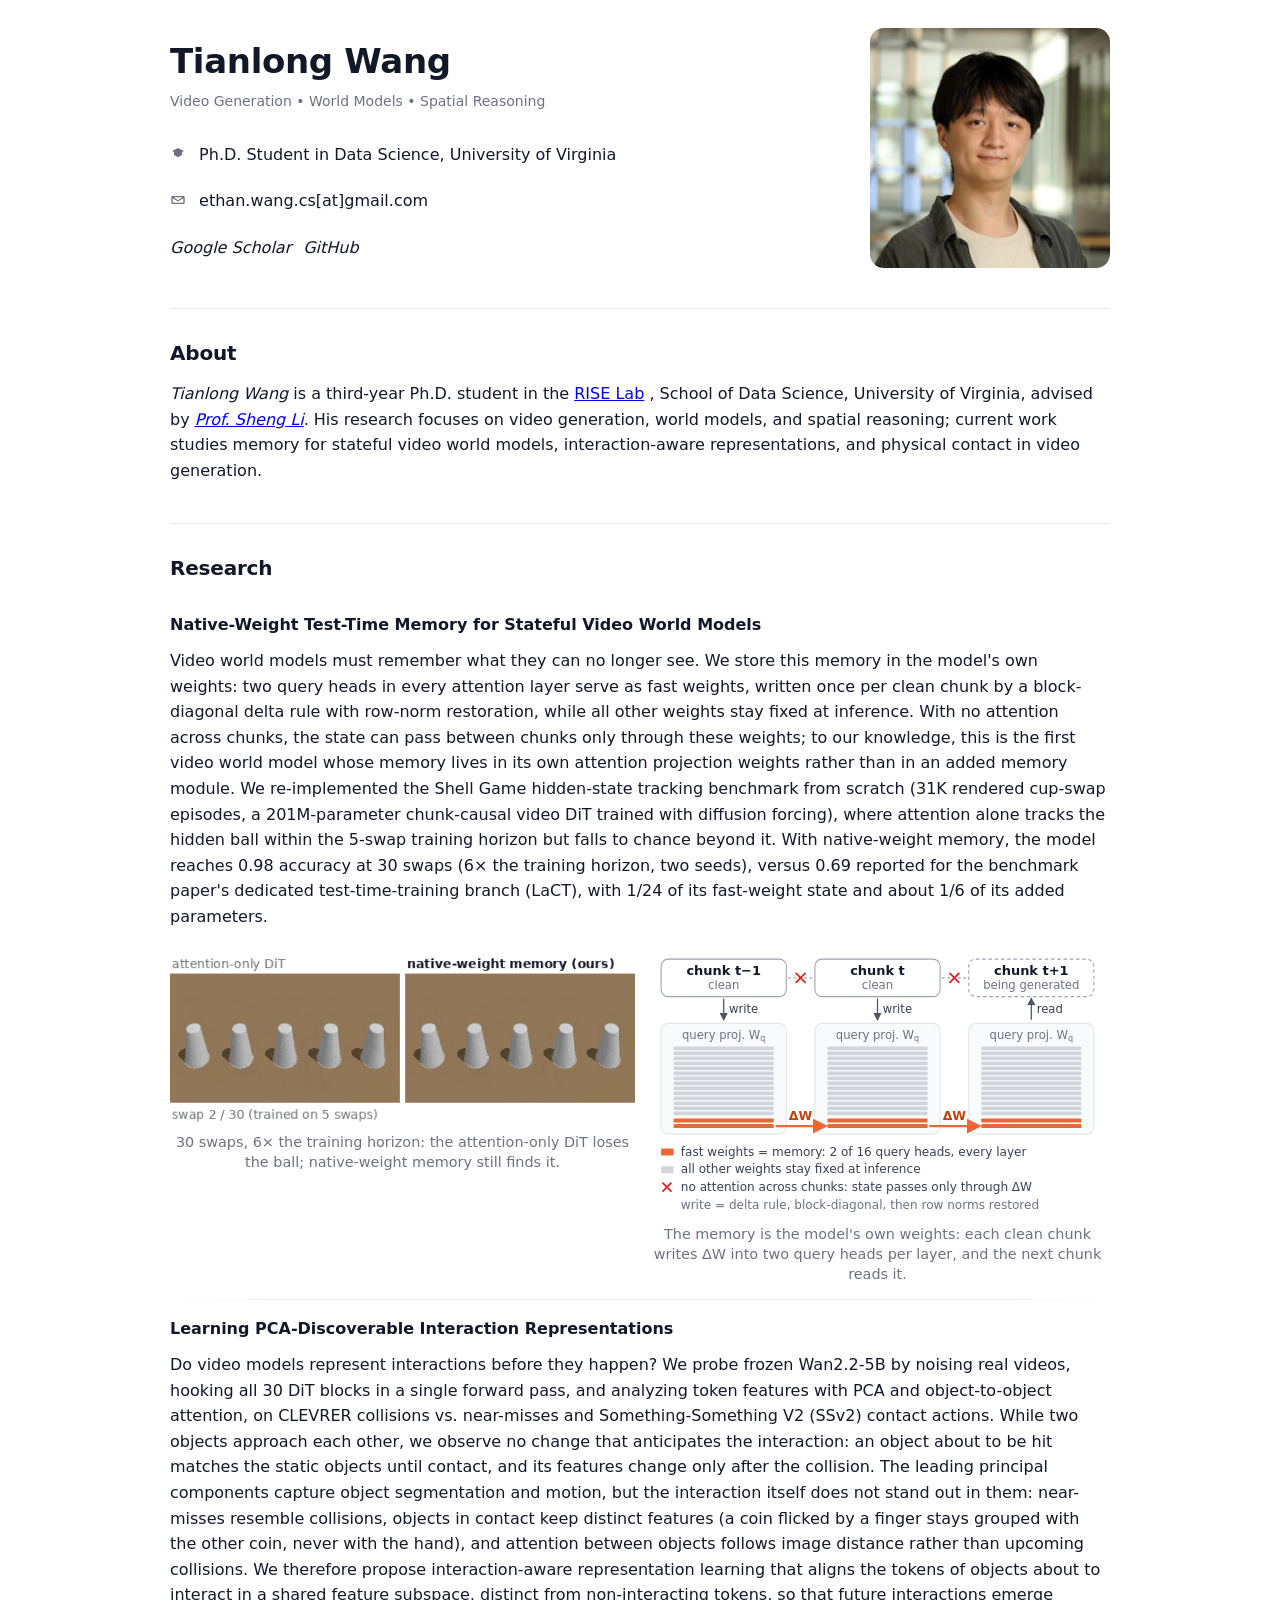
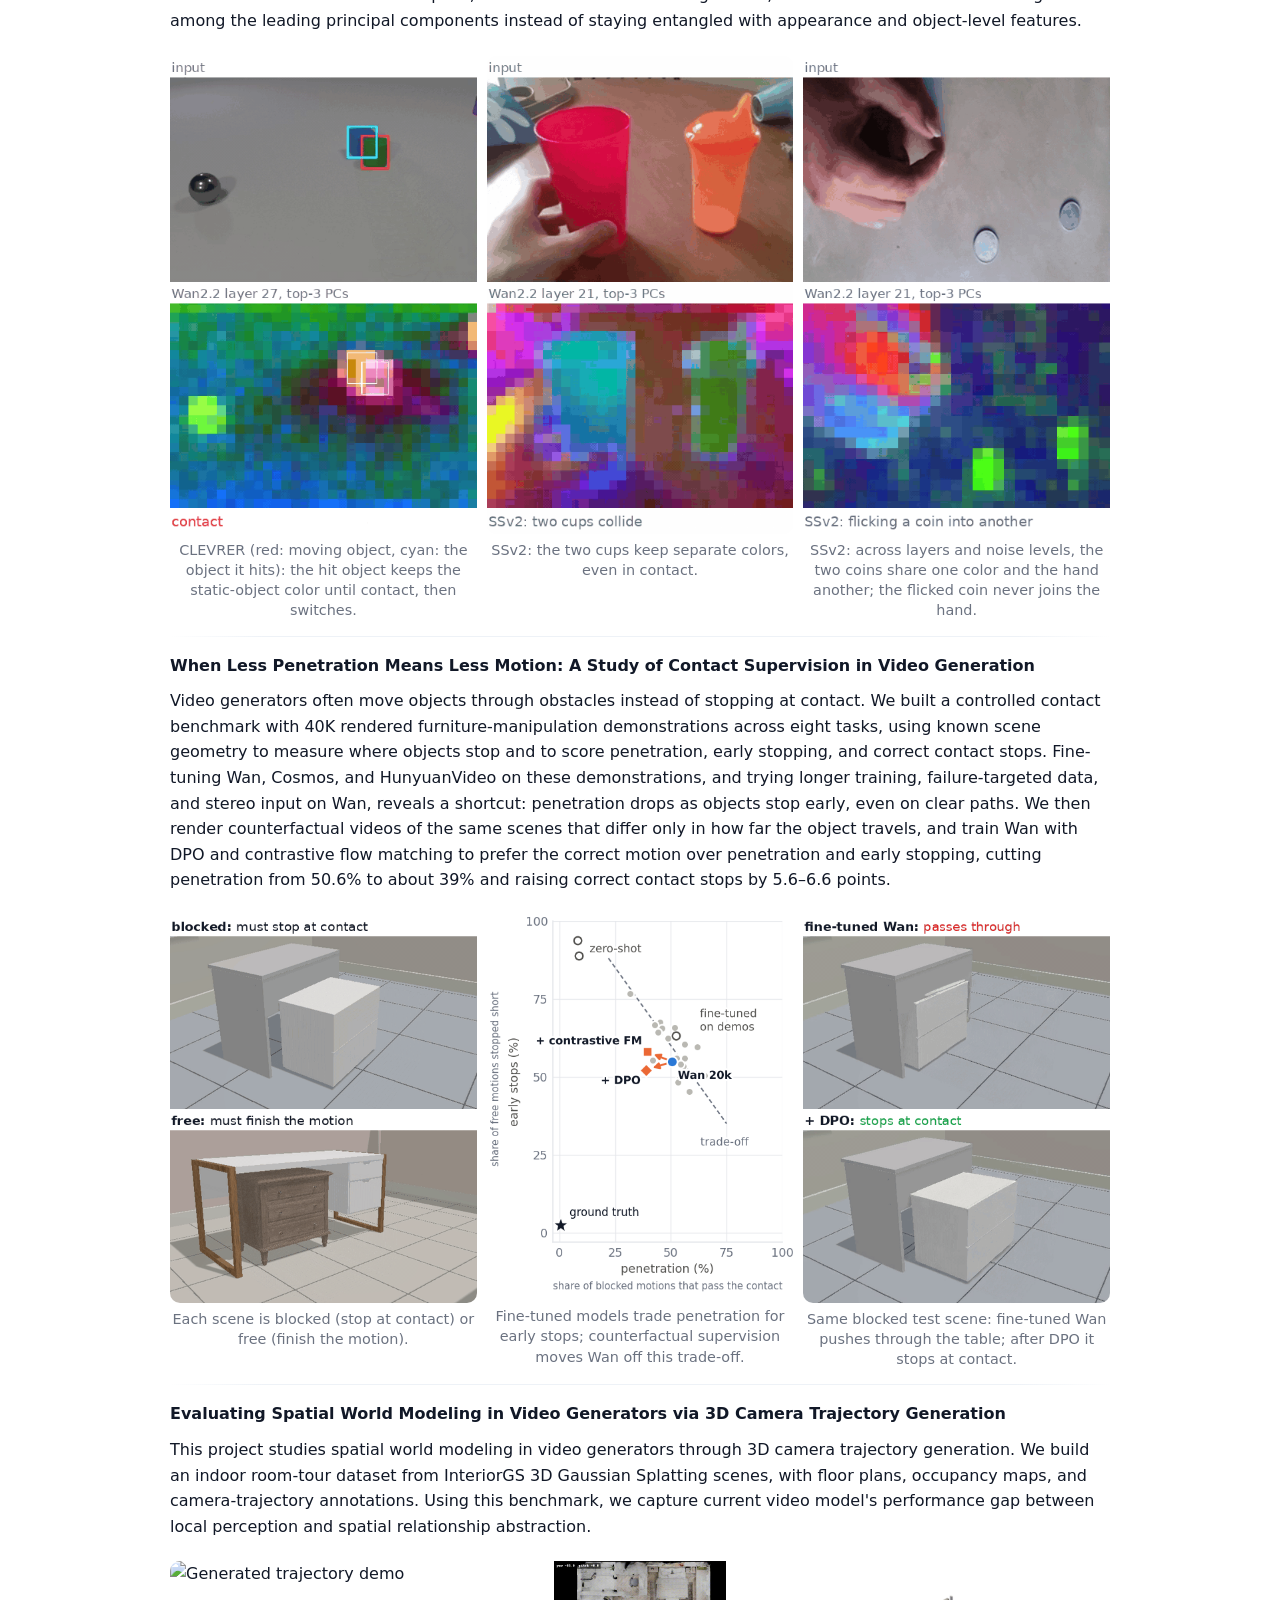
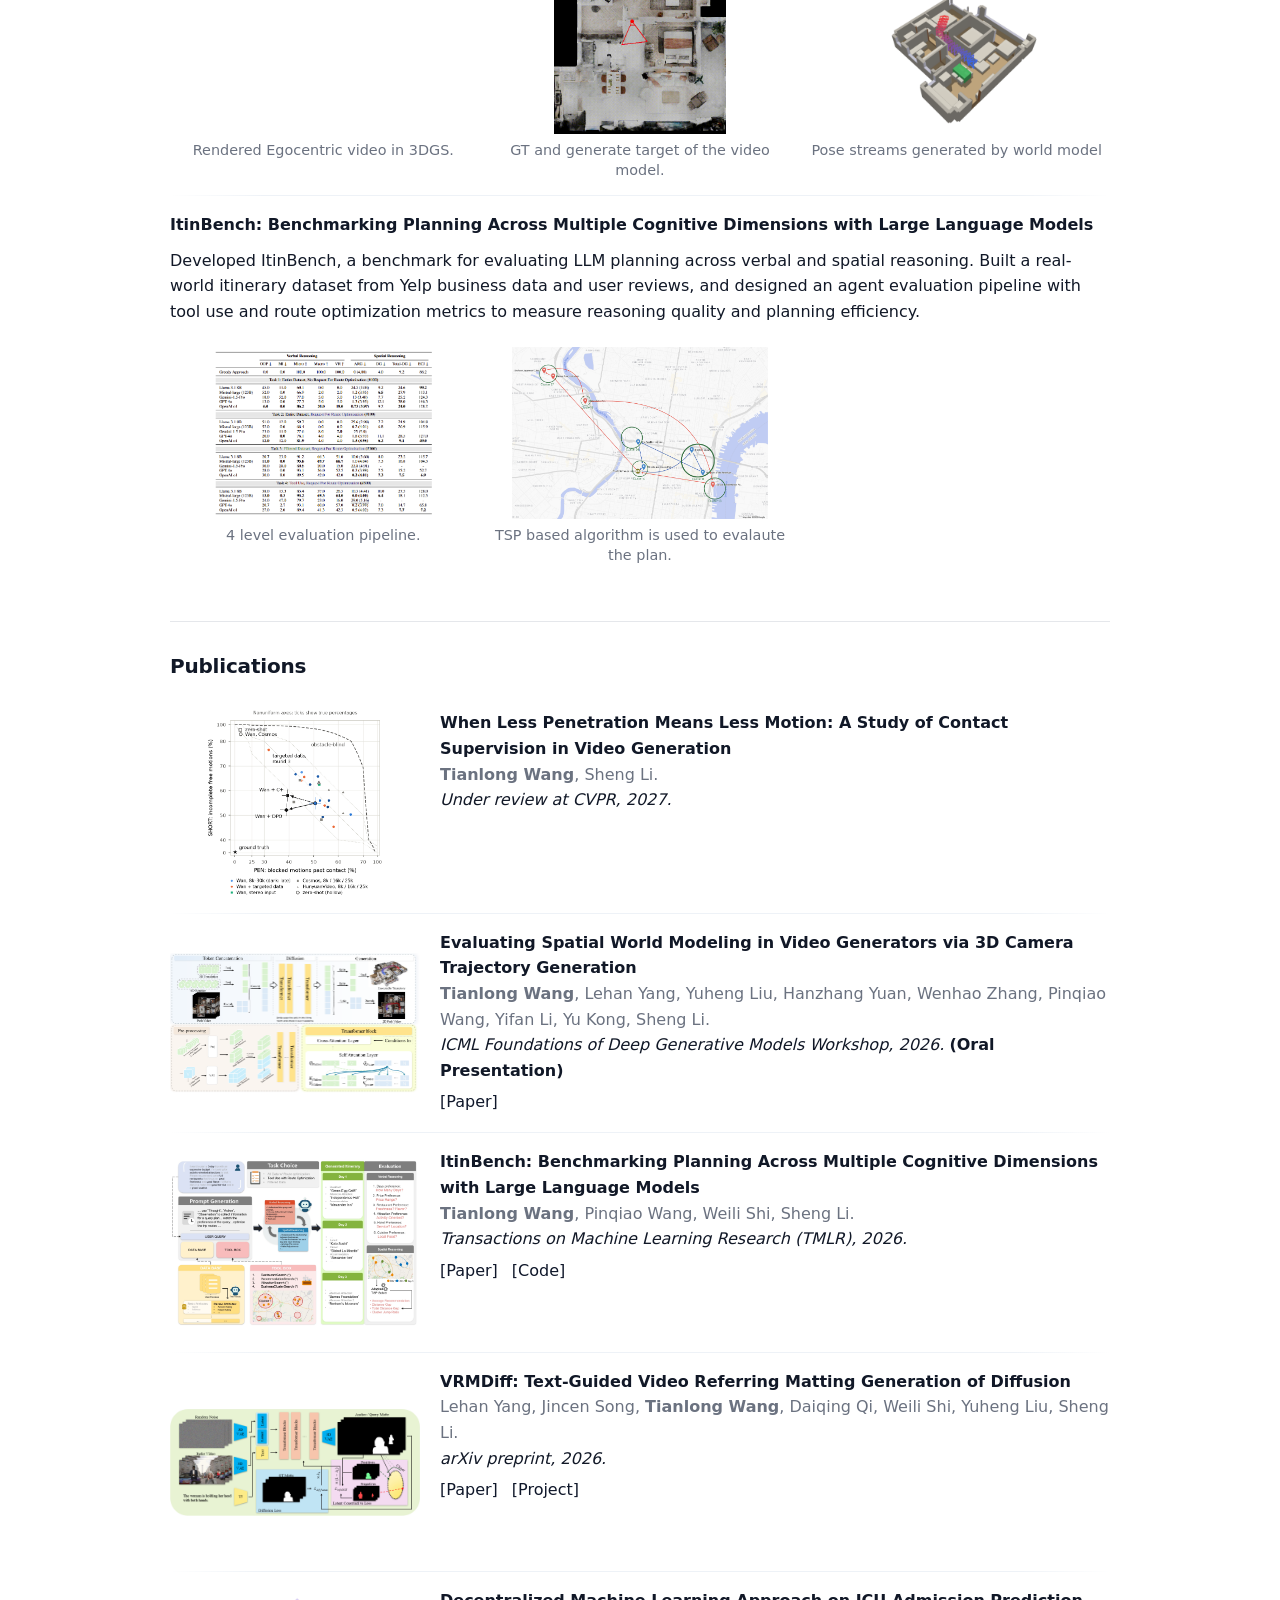
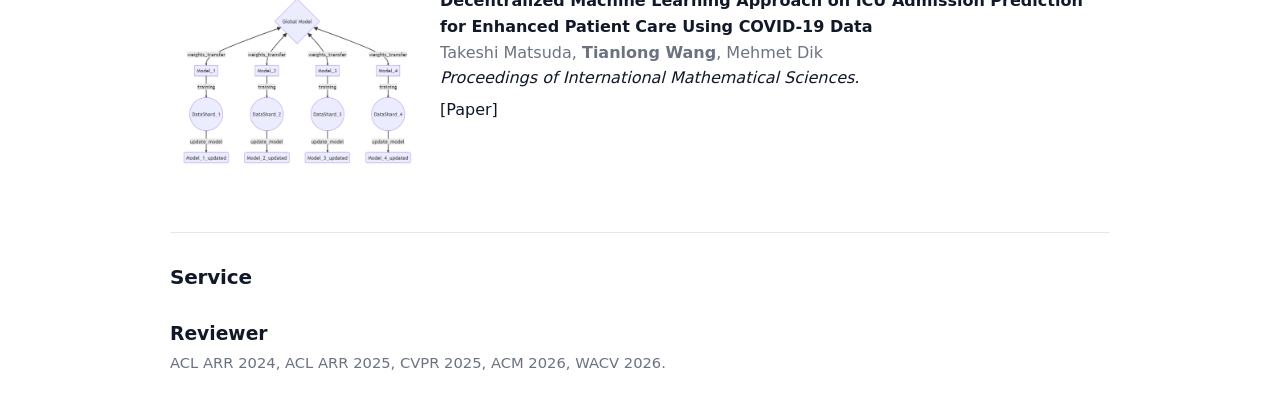
==== commit b01d7593: "Add the SSv2 coin-flick PCA example and stack the PCA figures in three columns Co-Authored-By: Claud" ====
--- a/index.html
+++ b/index.html
@@ -80,20 +80,25 @@
             <p>
               Do video models represent interactions before they happen? We probe frozen Wan2.2-5B by noising real videos, hooking all 30 DiT blocks in a single forward pass, and analyzing token features with PCA and object-to-object attention, on CLEVRER collisions vs. near-misses and Something-Something V2 (SSv2) contact actions.
               While two objects approach each other, we observe no change that anticipates the interaction: an object about to be hit matches the static objects until contact, and its features change only after the collision.
-              The leading principal components capture object segmentation and motion, but the interaction itself does not stand out in them: near-misses resemble collisions, objects in contact keep distinct features, and attention between objects follows image distance rather than upcoming collisions.
+              The leading principal components capture object segmentation and motion, but the interaction itself does not stand out in them: near-misses resemble collisions, objects in contact keep distinct features (a coin flicked by a finger stays grouped with the other coin, never with the hand), and attention between objects follows image distance rather than upcoming collisions.
               We therefore propose interaction-aware representation learning that aligns the tokens of objects about to interact in a shared feature subspace, distinct from non-interacting tokens, so that future interactions emerge among the leading principal components instead of staying entangled with appearance and object-level features.
             </p>
           </div>
 
-          <div class="project-media media-grid media-grid-2 media-grid-natural">
-            <figure class="media-item">
-              <img class="media-img" src="asset/pca_clevrer_collision.gif" alt="CLEVRER collision next to the top-3 PCA components of Wan2.2 layer 27 features" loading="lazy">
+          <div class="project-media media-grid media-grid-natural">
+            <figure class="media-item">
+              <img class="media-img" src="asset/pca_clevrer_collision.gif" alt="CLEVRER collision above the top-3 PCA components of Wan2.2 layer 27 features" loading="lazy">
               <figcaption class="media-caption">CLEVRER (red: moving object, cyan: the object it hits): the hit object keeps the static-object color until contact, then switches.</figcaption>
             </figure>
 
             <figure class="media-item">
-              <img class="media-img" src="asset/pca_ssv2_collide.gif" alt="SSv2 video of two cups colliding next to the top-3 PCA components of Wan2.2 layer 21 features" loading="lazy">
-              <figcaption class="media-caption">SSv2: the two cups keep separate colors even in contact; no shared interaction feature appears in the top components.</figcaption>
+              <img class="media-img" src="asset/pca_ssv2_collide.gif" alt="SSv2 video of two cups colliding above the top-3 PCA components of Wan2.2 layer 21 features" loading="lazy">
+              <figcaption class="media-caption">SSv2: the two cups keep separate colors, even in contact.</figcaption>
+            </figure>
+
+            <figure class="media-item">
+              <img class="media-img" src="asset/pca_ssv2_coins.gif" alt="SSv2 video of a finger flicking one coin into another above the top-3 PCA components of Wan2.2 layer 21 features" loading="lazy">
+              <figcaption class="media-caption">SSv2: across layers and noise levels, the two coins share one color and the hand another; the flicked coin never joins the hand.</figcaption>
             </figure>
           </div>
         </li>
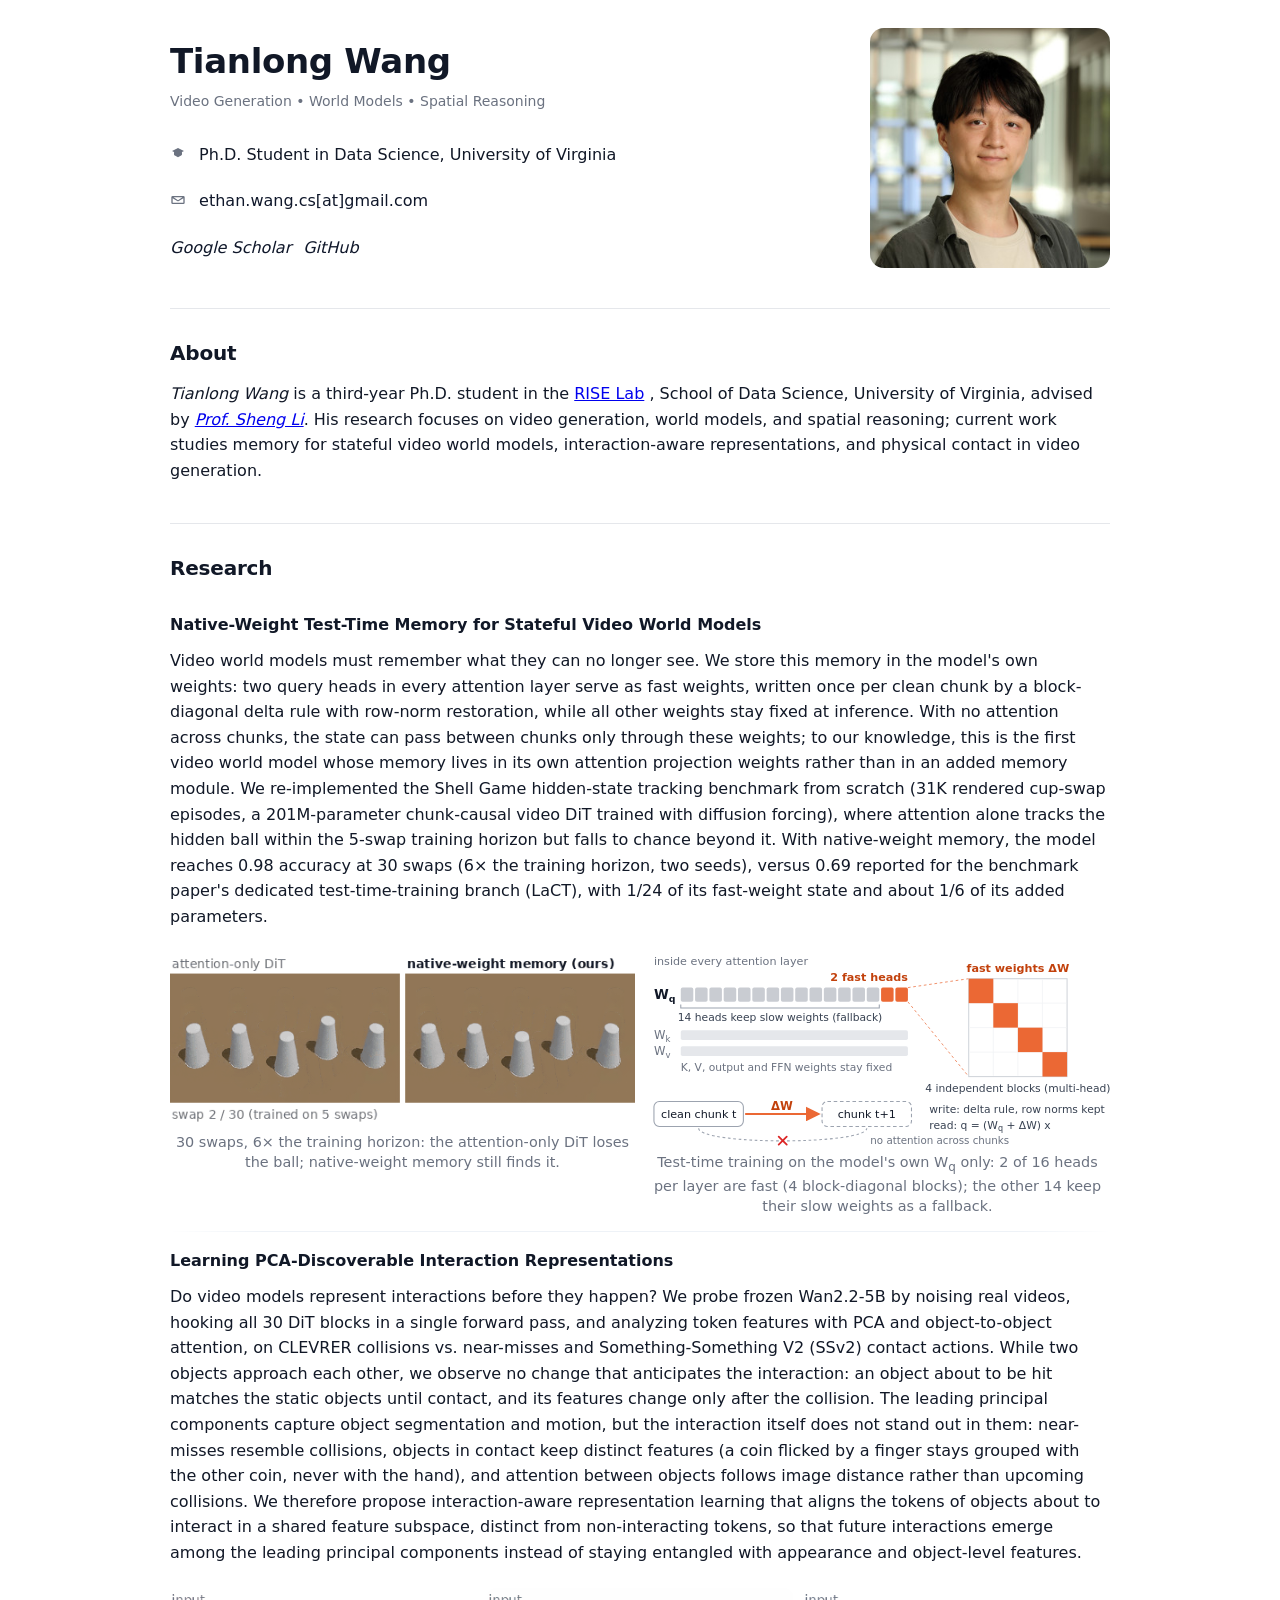
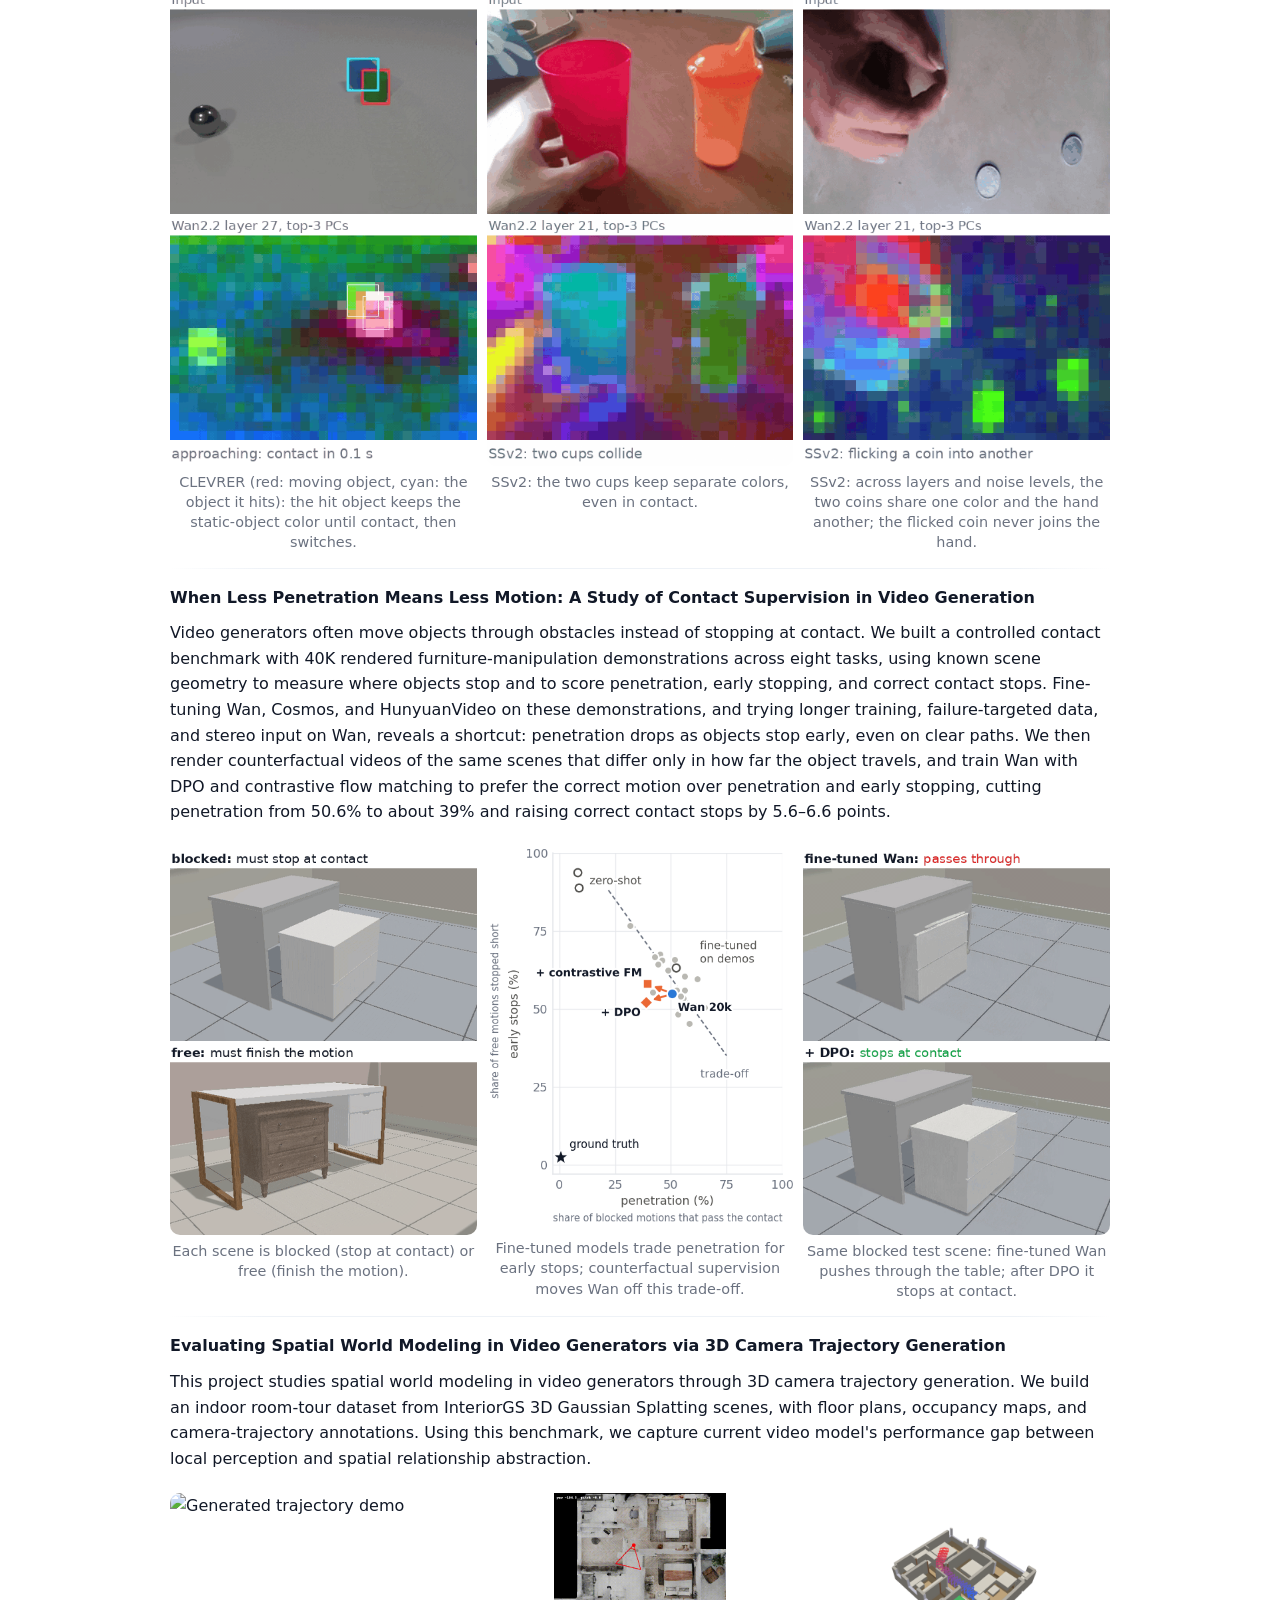
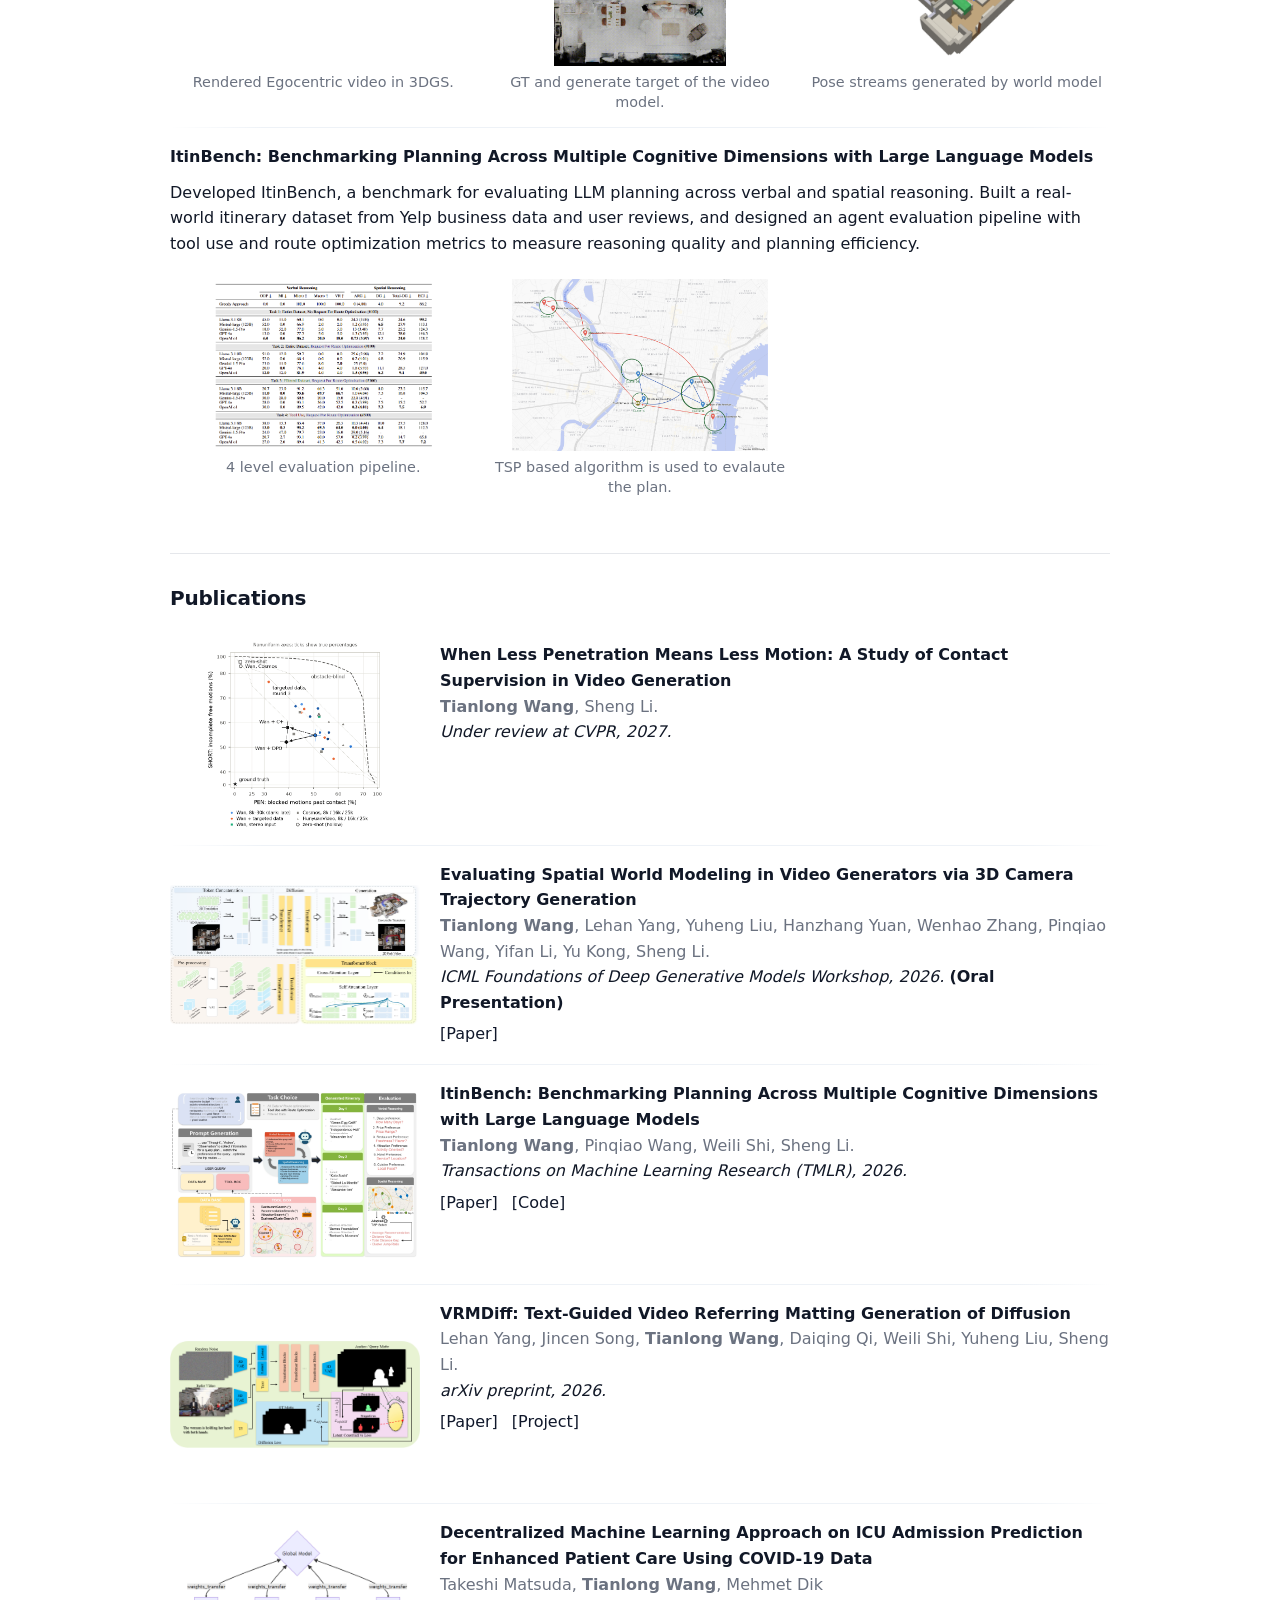
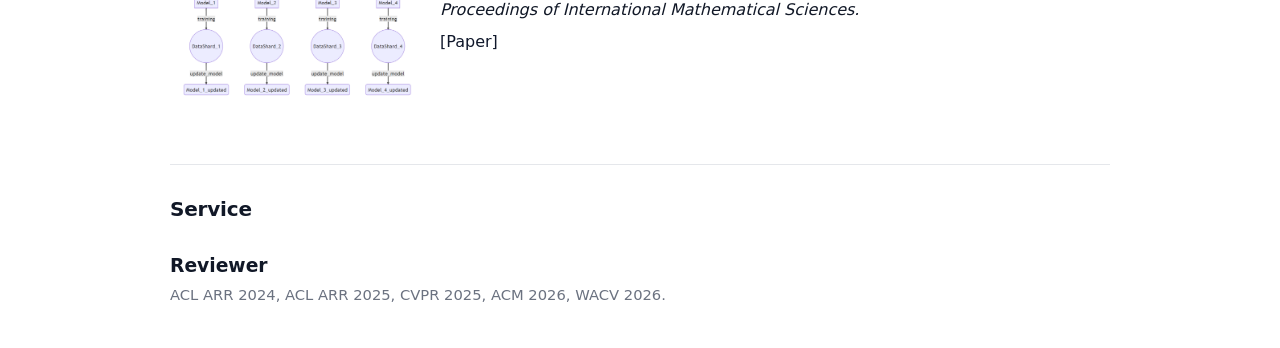
==== commit da052e4a: "Redraw the native-weight memory diagram: q-only fast heads, fallback heads, block-diagonal update Co" ====
--- a/index.html
+++ b/index.html
@@ -67,8 +67,8 @@
             </figure>
 
             <figure class="media-item">
-              <img class="media-img" src="asset/native_weight_memory.svg" alt="Diagram: each clean chunk writes an update into two fast query heads per attention layer, the next chunk reads it, and there is no attention across chunks" loading="lazy">
-              <figcaption class="media-caption">The memory is the model's own weights: each clean chunk writes &Delta;W into two query heads per layer, and the next chunk reads it.</figcaption>
+              <img class="media-img" src="asset/native_weight_memory.svg" alt="Diagram: in every attention layer, 2 of the 16 query heads are fast weights with a 4-block block-diagonal update, the other 14 heads keep their slow weights, K and V stay fixed; each clean chunk writes the update and the next chunk reads it, with no attention across chunks" loading="lazy">
+              <figcaption class="media-caption">Test-time training on the model's own W<sub>q</sub> only: 2 of 16 heads per layer are fast (4 block-diagonal blocks); the other 14 keep their slow weights as a fallback.</figcaption>
             </figure>
           </div>
         </li>
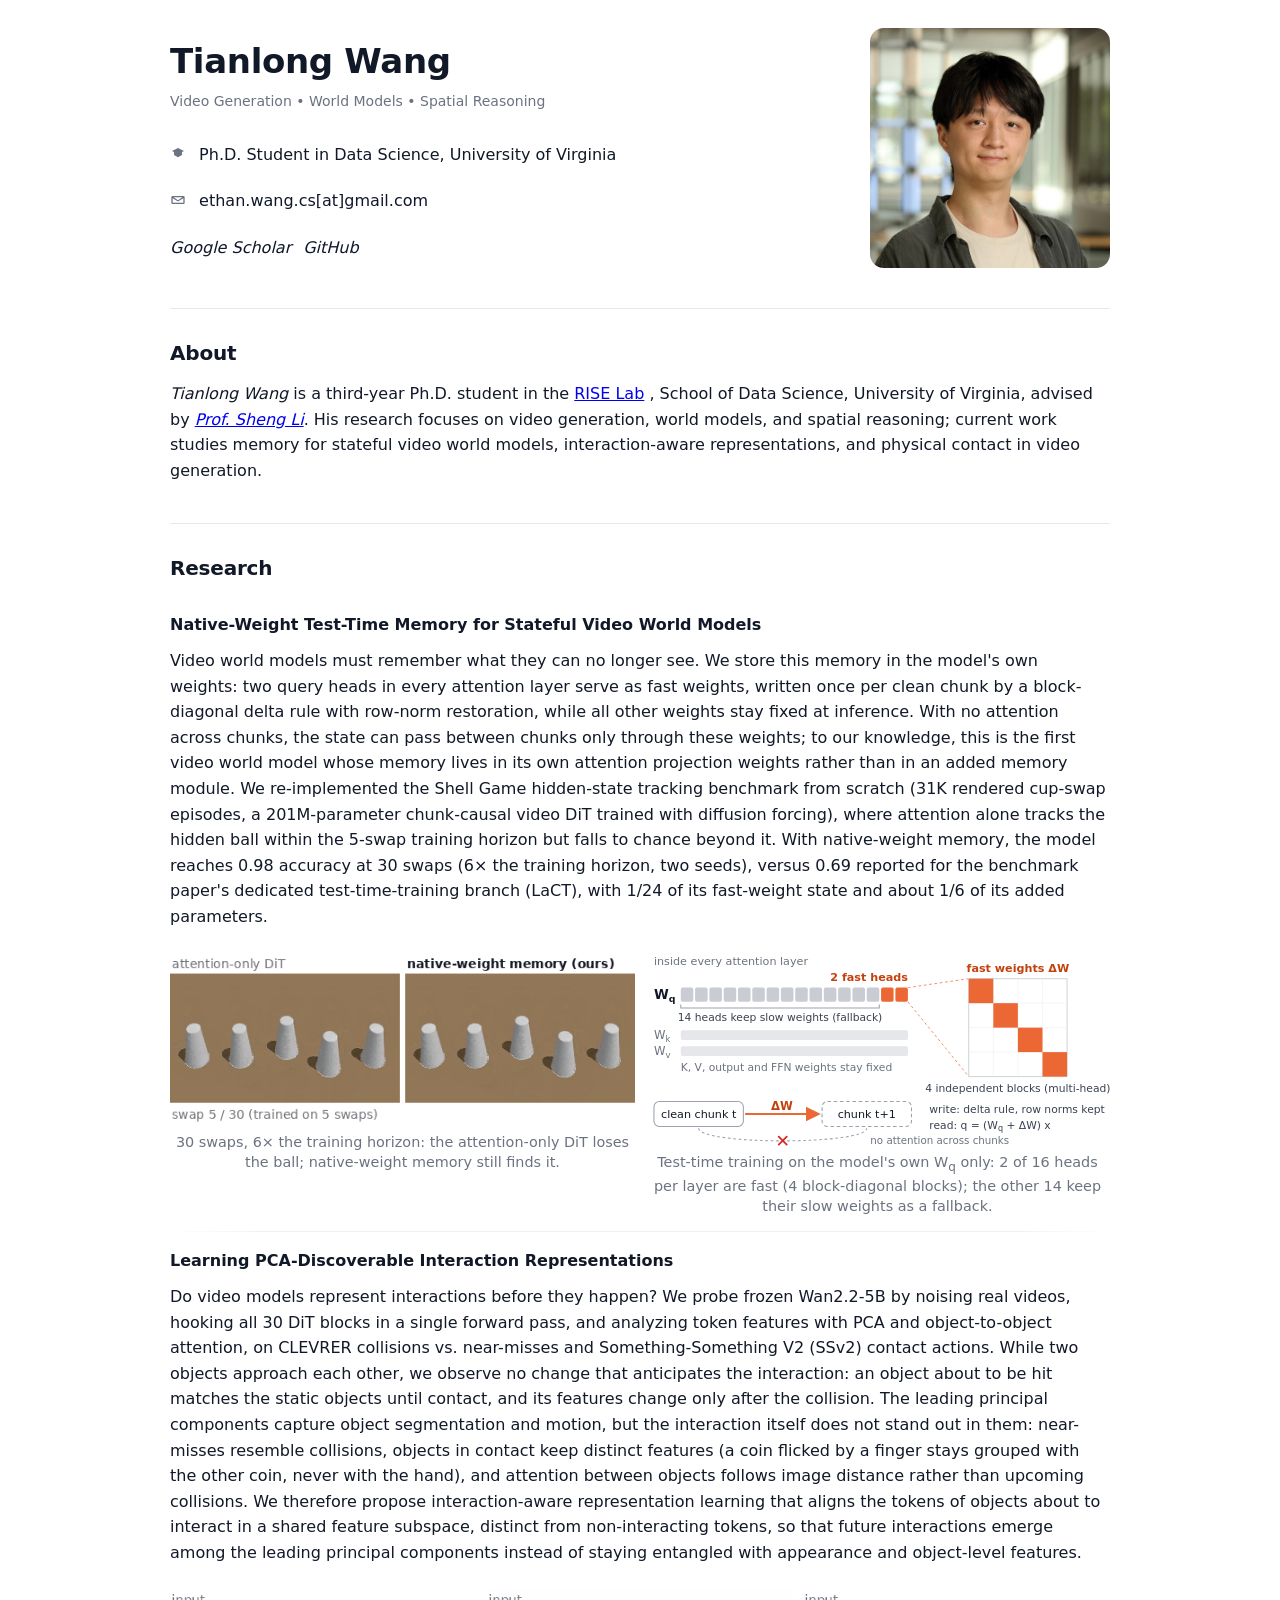
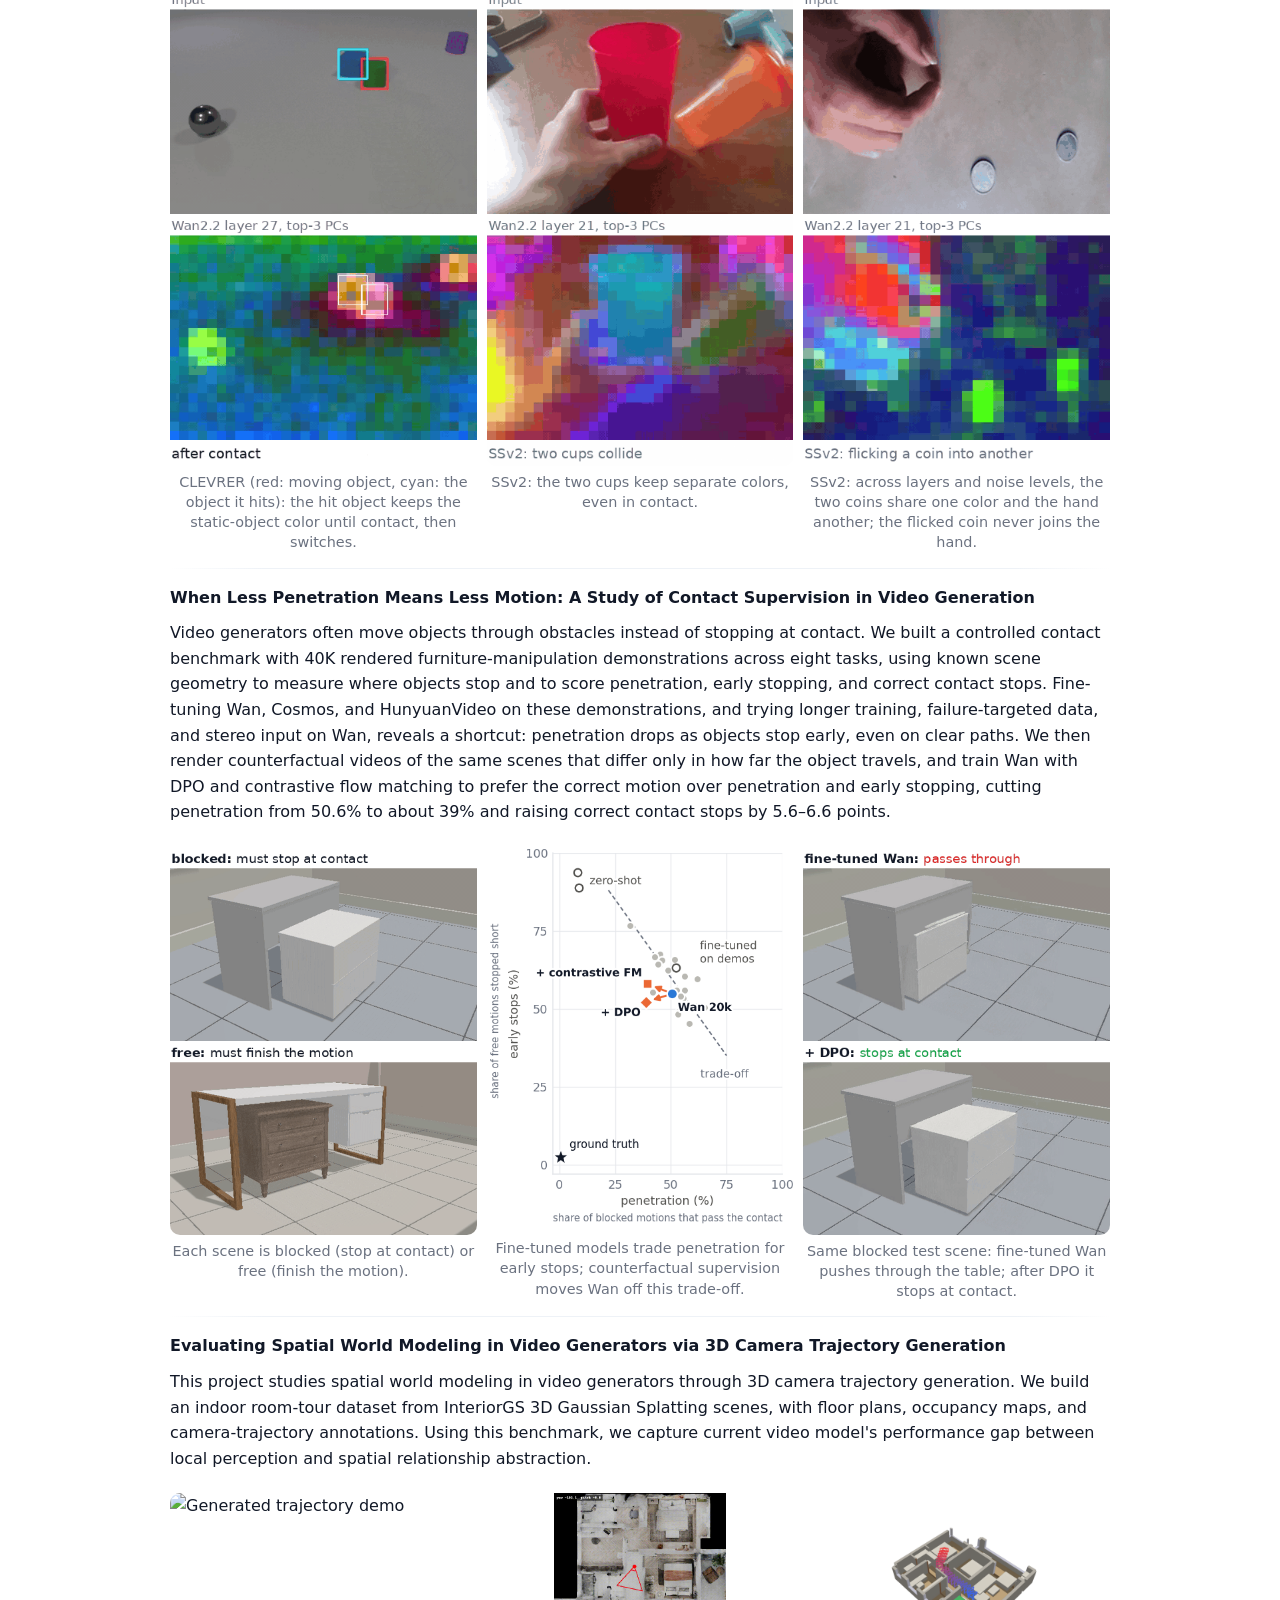
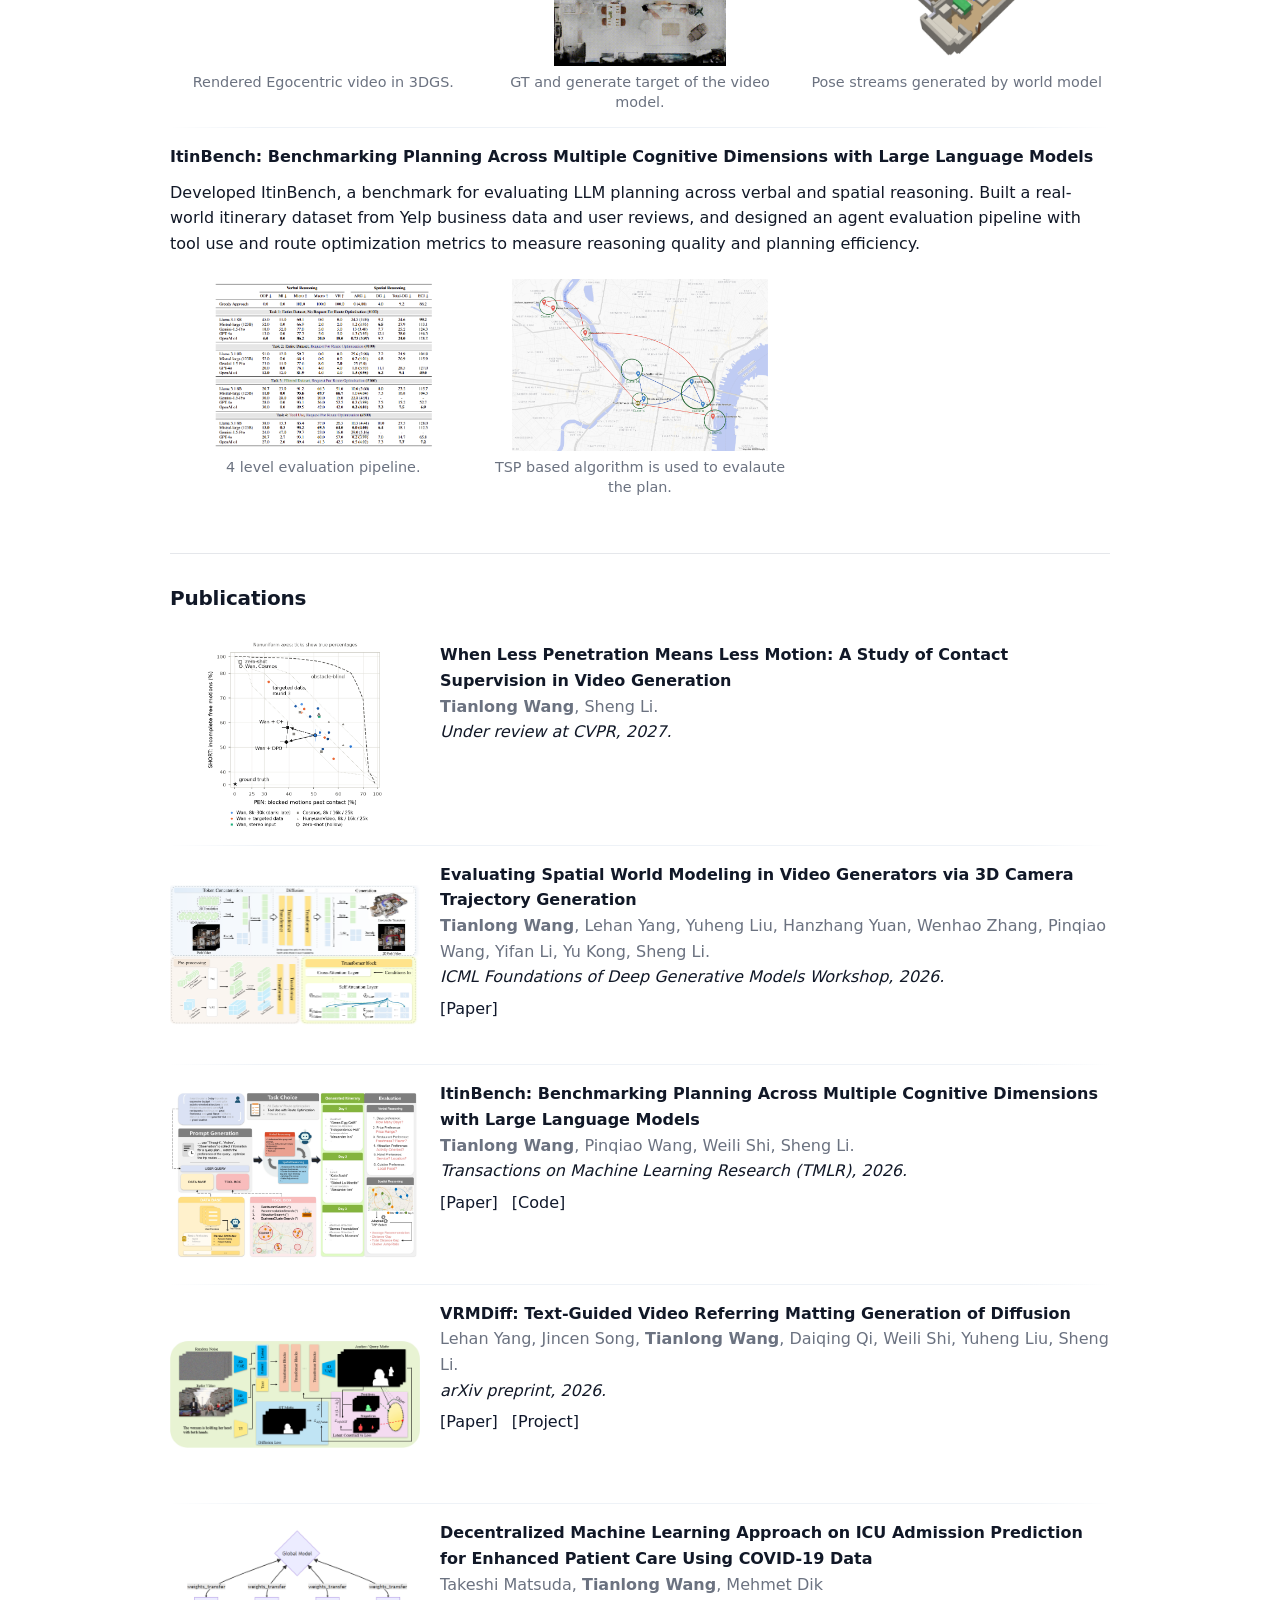
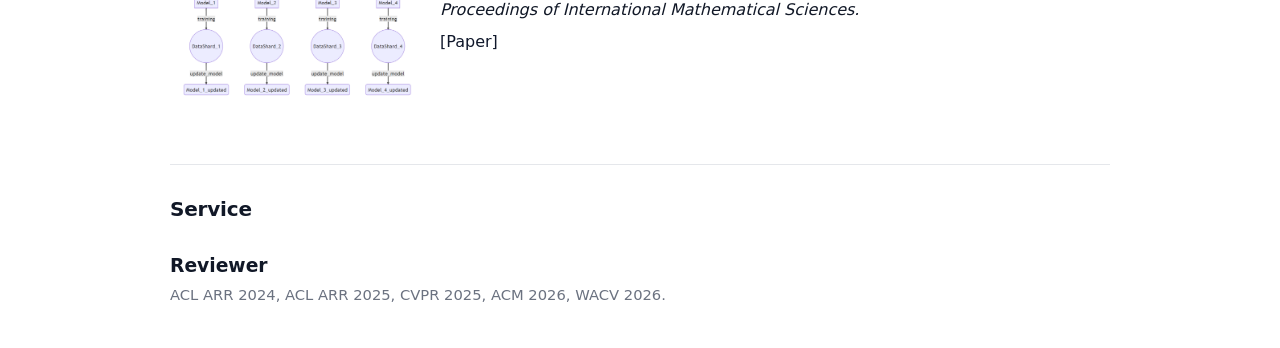
==== commit acb8ab32: "Drop the oral-presentation label from the ICML workshop paper Co-Authored-By: Claude Opus 5.5 <norep" ====
--- a/index.html
+++ b/index.html
@@ -203,7 +203,7 @@
           <div class="item-body">
             <div class="pub-title">Evaluating Spatial World Modeling in Video Generators via 3D Camera Trajectory Generation</div>
             <div class="authors"><strong>Tianlong Wang</strong>, Lehan Yang, Yuheng Liu, Hanzhang Yuan, Wenhao Zhang, Pinqiao Wang, Yifan Li, Yu Kong, Sheng Li. </div>
-            <div> <em>ICML Foundations of Deep Generative Models Workshop, 2026.</em> <strong>(Oral Presentation)</strong> </div>
+            <div> <em>ICML Foundations of Deep Generative Models Workshop, 2026.</em> </div>
             <div class="pub-links">
               <a href="https://openreview.net/challenge?redirect=%2Fpdf%3Fid%3DQITfyV8G9Y">[Paper]</a>
             </div>
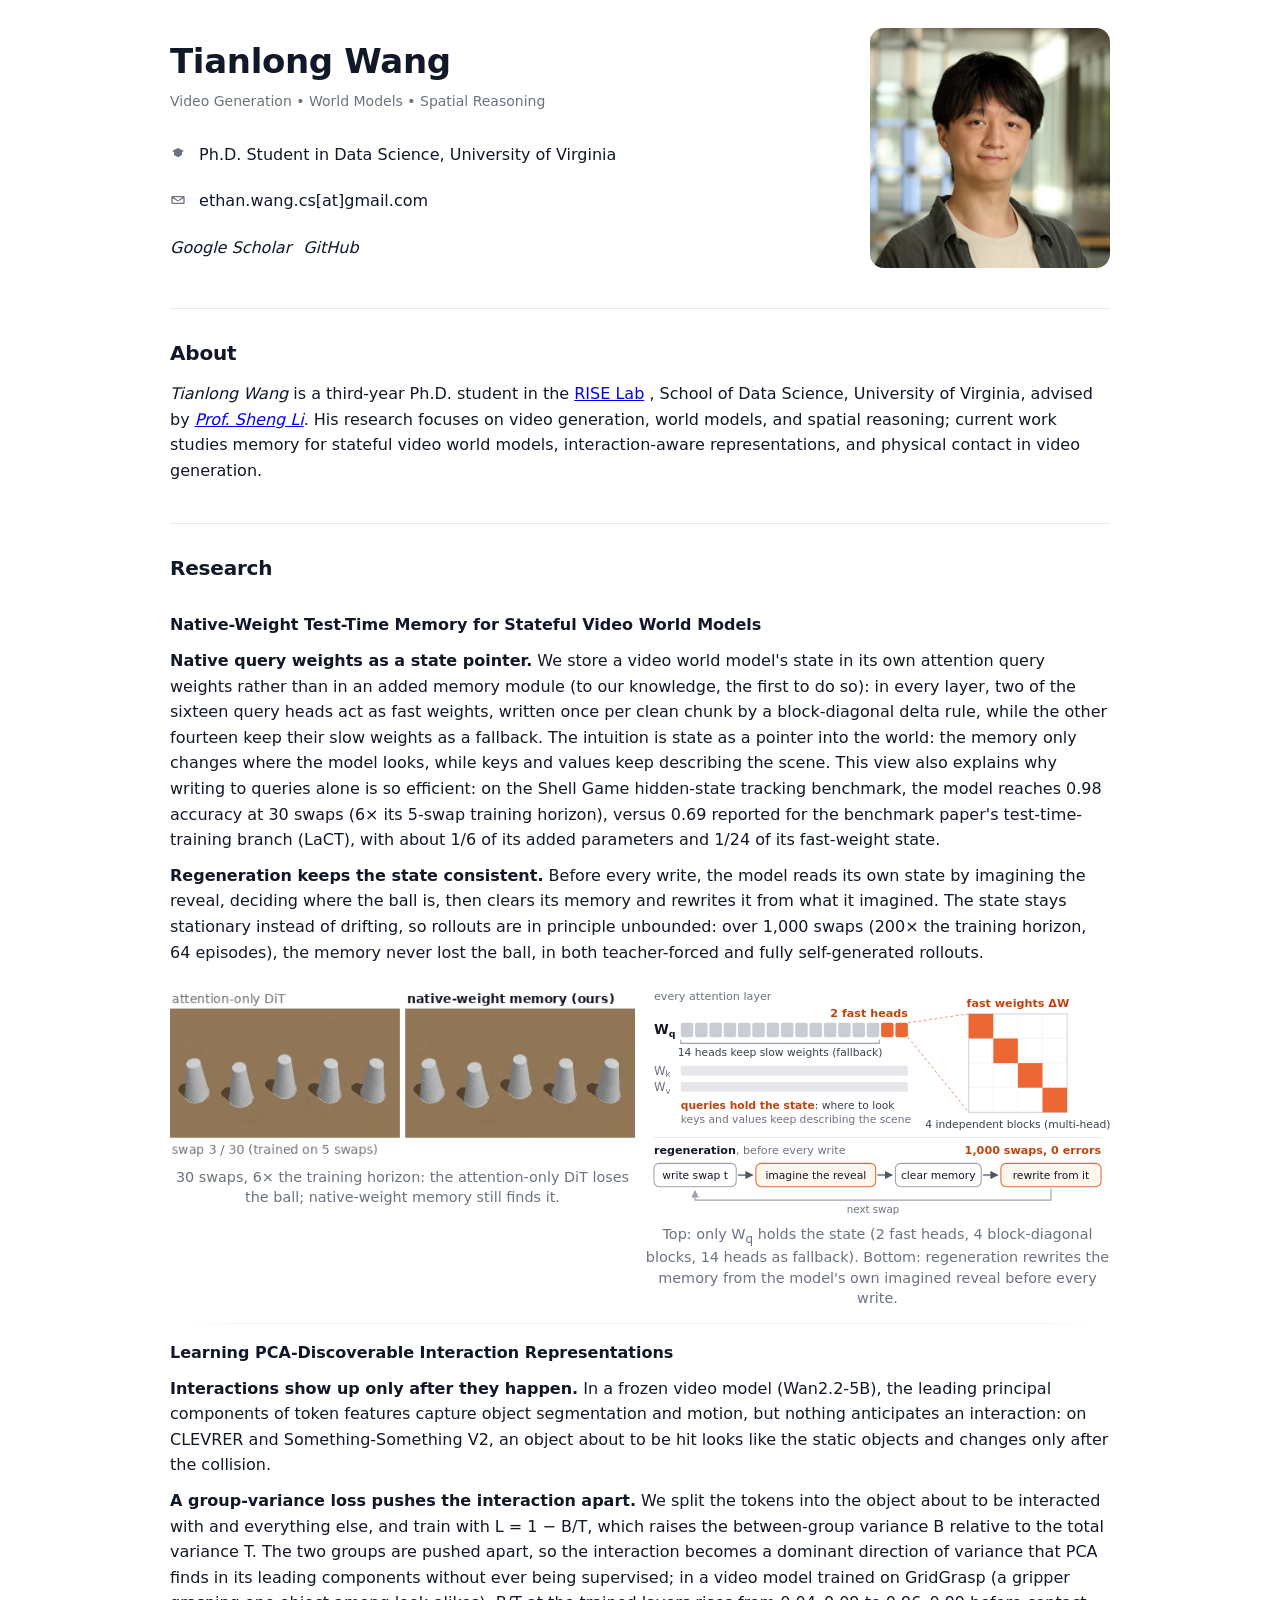
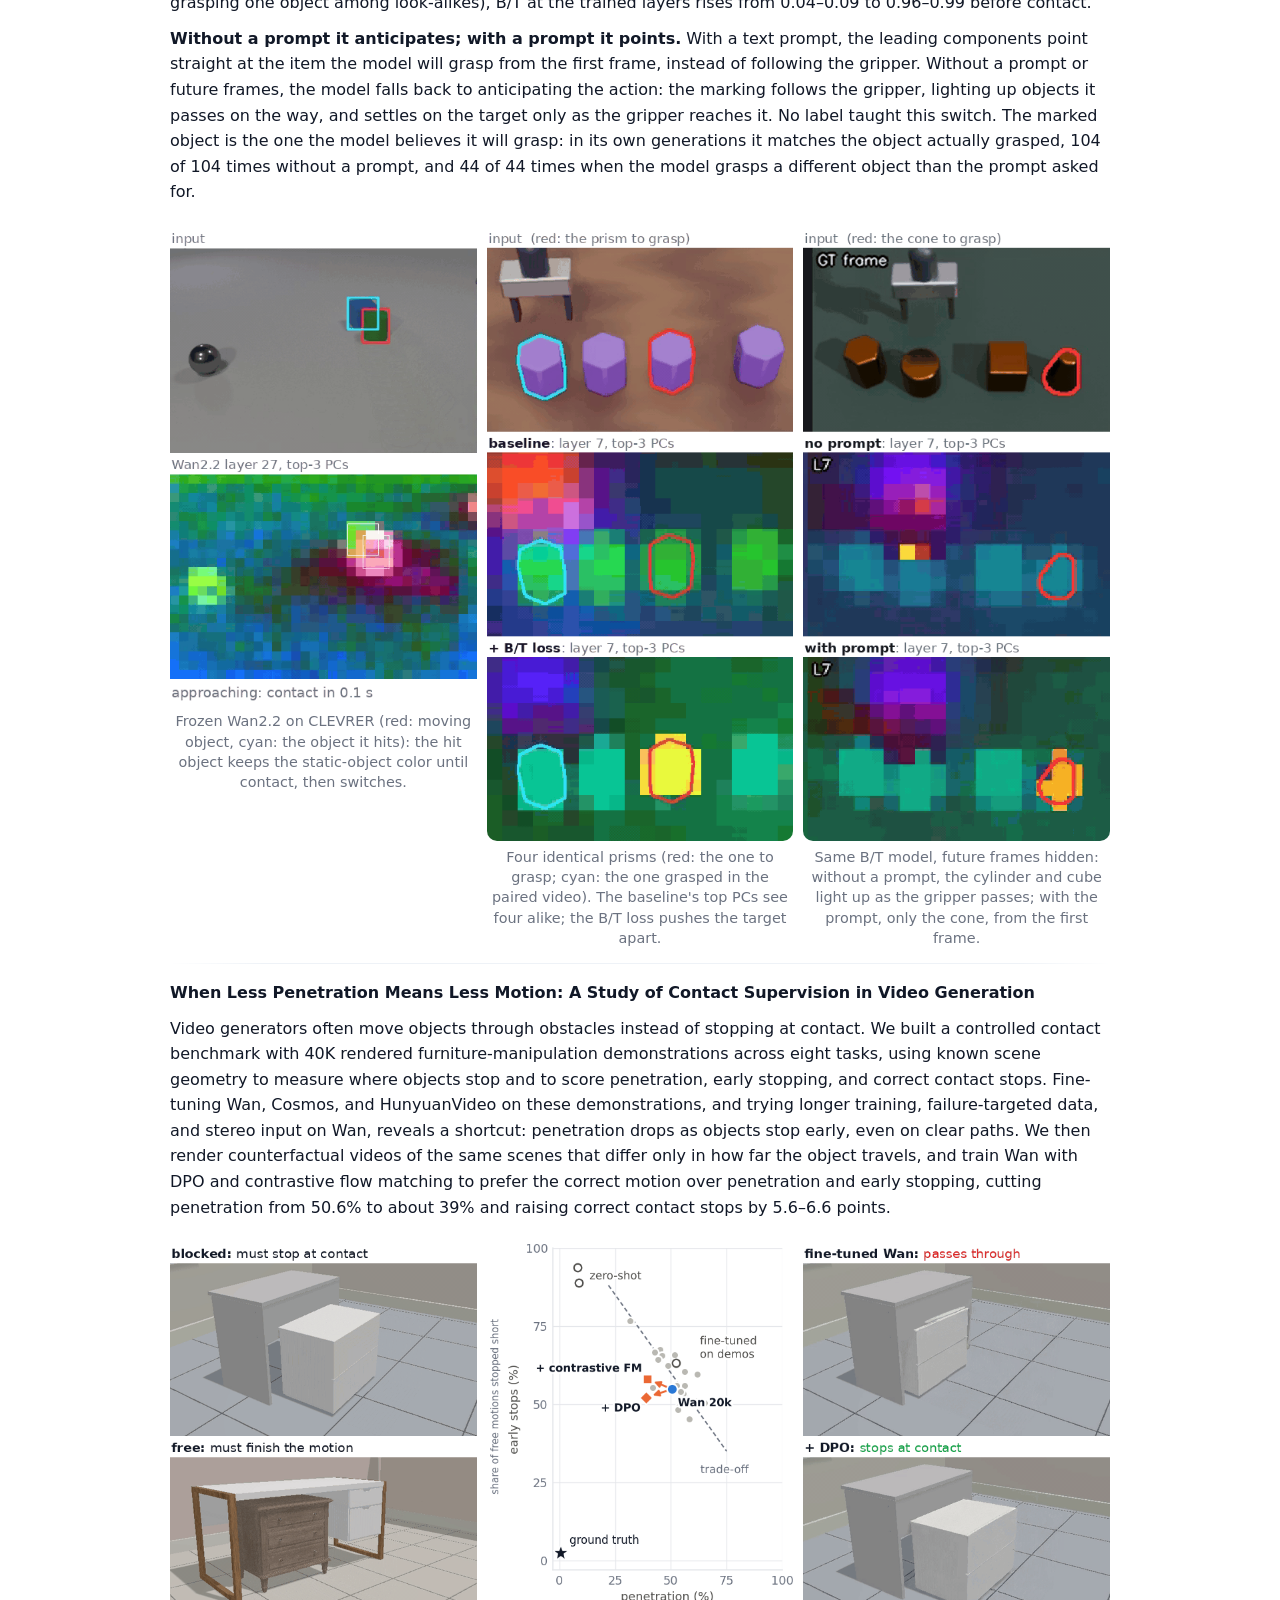
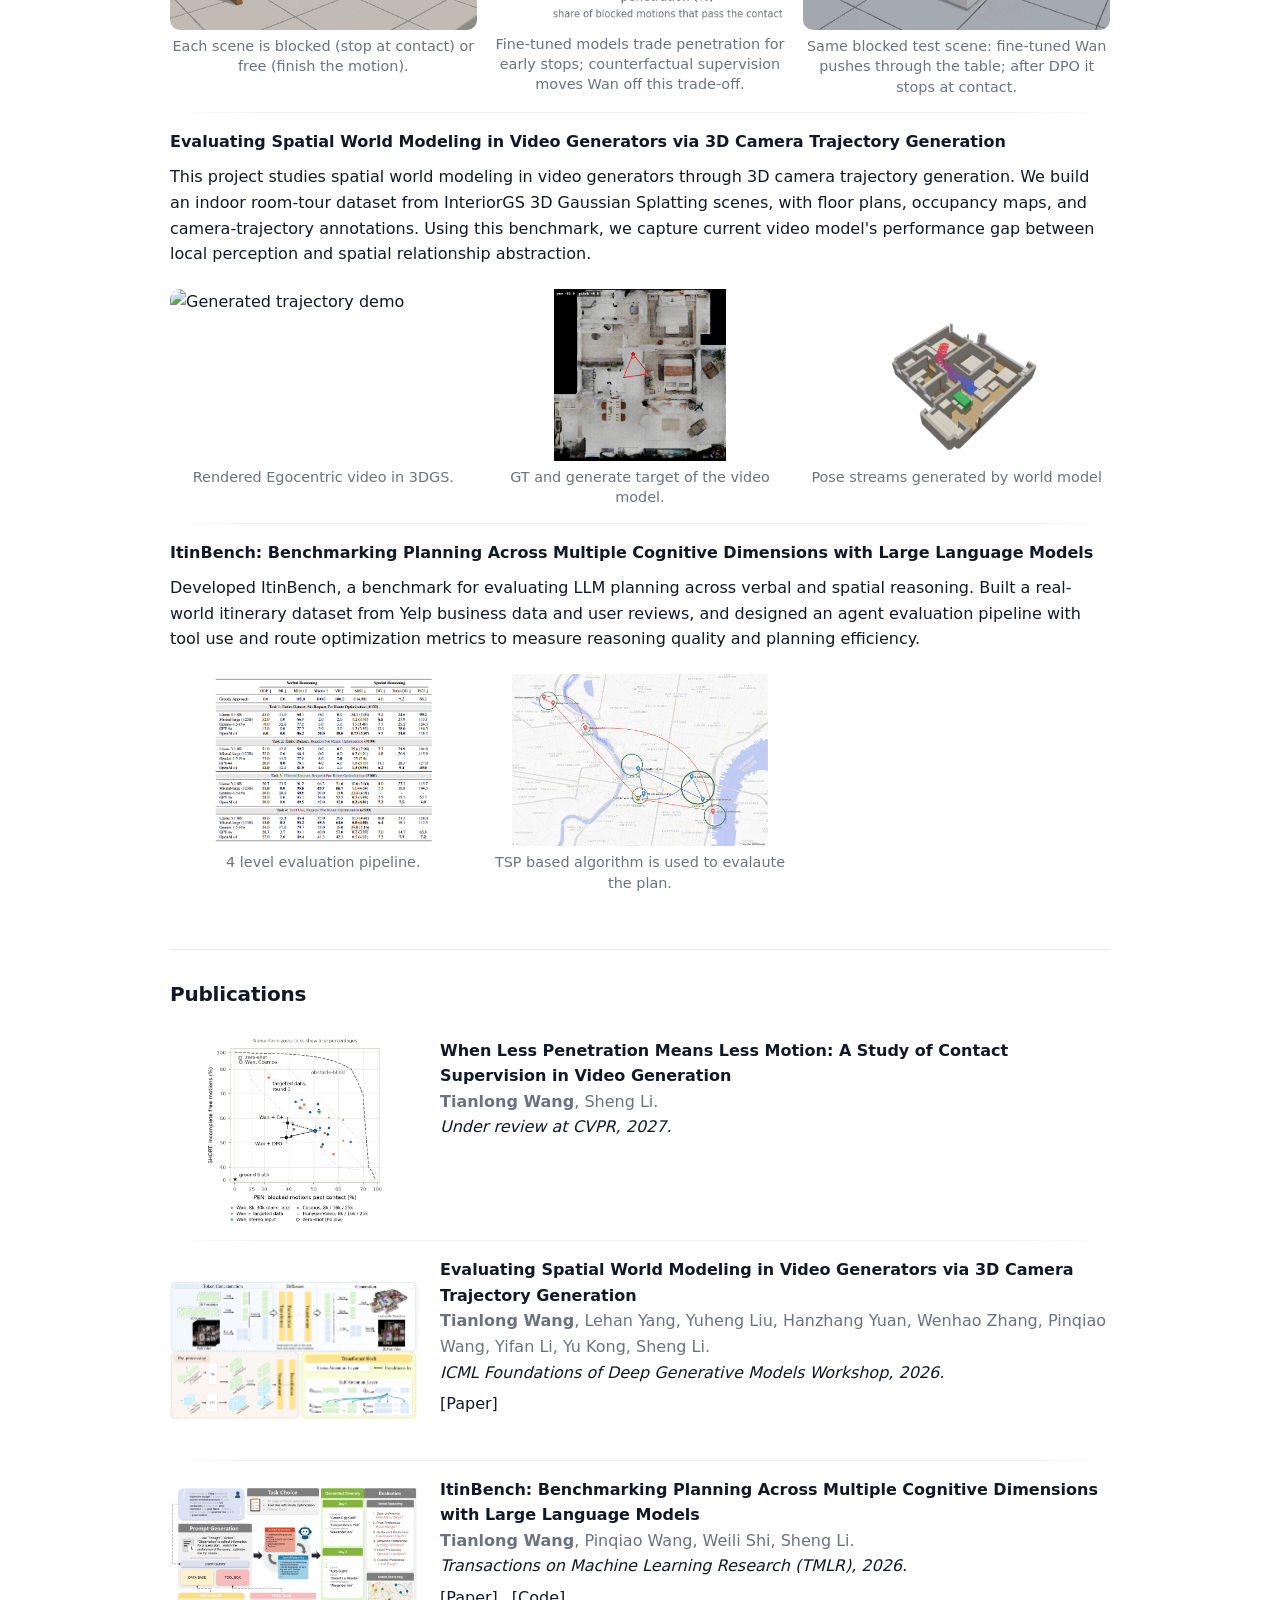
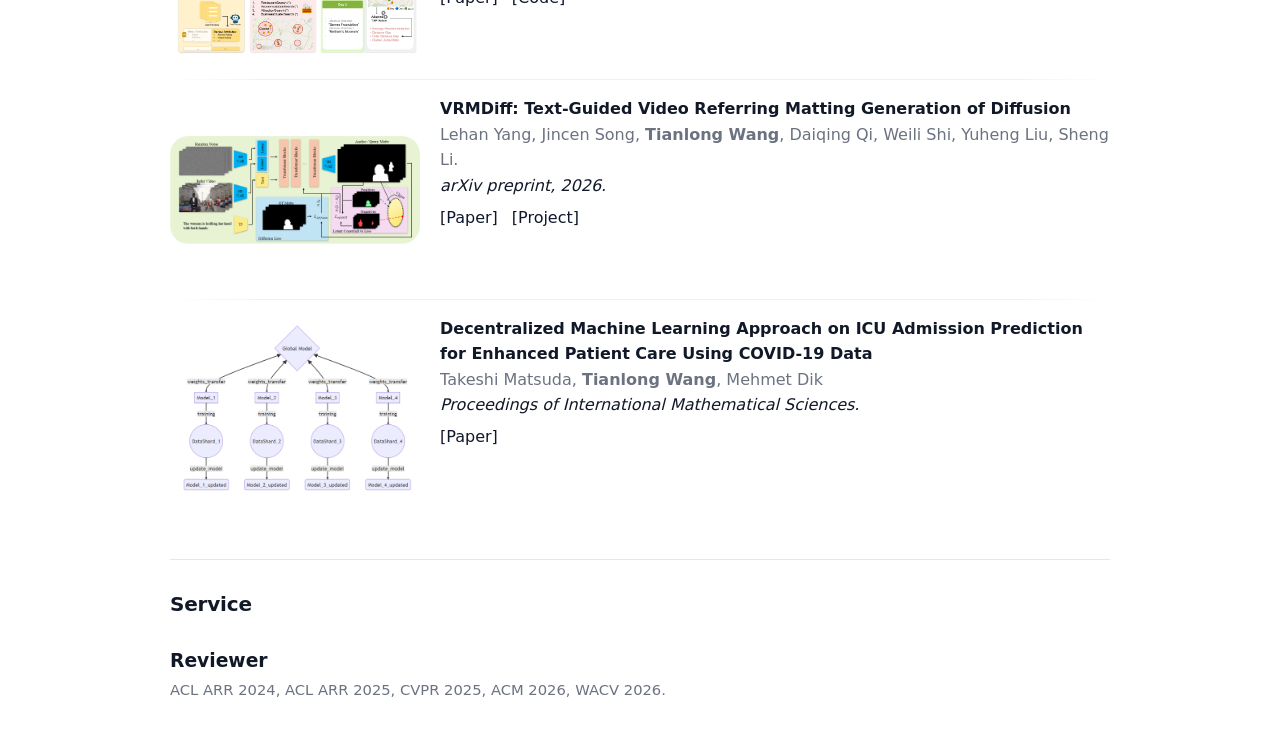
==== commit 527036ee: "Update native-weight memory (state pointer, regeneration to 1,000 swaps) and interaction representat" ====
--- a/index.html
+++ b/index.html
@@ -53,10 +53,13 @@
           <div class="item-body">
             <div class="project-title">Native-Weight Test-Time Memory for Stateful Video World Models</div>
             <p>
-              Video world models must remember what they can no longer see. We store this memory in the model's own weights: two query heads in every attention layer serve as fast weights, written once per clean chunk by a block-diagonal delta rule with row-norm restoration, while all other weights stay fixed at inference.
-              With no attention across chunks, the state can pass between chunks only through these weights; to our knowledge, this is the first video world model whose memory lives in its own attention projection weights rather than in an added memory module.
-              We re-implemented the Shell Game hidden-state tracking benchmark from scratch (31K rendered cup-swap episodes, a 201M-parameter chunk-causal video DiT trained with diffusion forcing), where attention alone tracks the hidden ball within the 5-swap training horizon but falls to chance beyond it.
-              With native-weight memory, the model reaches 0.98 accuracy at 30 swaps (6&times; the training horizon, two seeds), versus 0.69 reported for the benchmark paper's dedicated test-time-training branch (LaCT), with 1/24 of its fast-weight state and about 1/6 of its added parameters.
+              <strong>Native query weights as a state pointer.</strong> We store a video world model's state in its own attention query weights rather than in an added memory module (to our knowledge, the first to do so): in every layer, two of the sixteen query heads act as fast weights, written once per clean chunk by a block-diagonal delta rule, while the other fourteen keep their slow weights as a fallback.
+              The intuition is state as a pointer into the world: the memory only changes where the model looks, while keys and values keep describing the scene.
+              This view also explains why writing to queries alone is so efficient: on the Shell Game hidden-state tracking benchmark, the model reaches 0.98 accuracy at 30 swaps (6&times; its 5-swap training horizon), versus 0.69 reported for the benchmark paper's test-time-training branch (LaCT), with about 1/6 of its added parameters and 1/24 of its fast-weight state.
+            </p>
+            <p>
+              <strong>Regeneration keeps the state consistent.</strong> Before every write, the model reads its own state by imagining the reveal, deciding where the ball is, then clears its memory and rewrites it from what it imagined.
+              The state stays stationary instead of drifting, so rollouts are in principle unbounded: over 1,000 swaps (200&times; the training horizon, 64 episodes), the memory never lost the ball, in both teacher-forced and fully self-generated rollouts.
             </p>
           </div>
 
@@ -67,8 +70,8 @@
             </figure>
 
             <figure class="media-item">
-              <img class="media-img" src="asset/native_weight_memory.svg" alt="Diagram: in every attention layer, 2 of the 16 query heads are fast weights with a 4-block block-diagonal update, the other 14 heads keep their slow weights, K and V stay fixed; each clean chunk writes the update and the next chunk reads it, with no attention across chunks" loading="lazy">
-              <figcaption class="media-caption">Test-time training on the model's own W<sub>q</sub> only: 2 of 16 heads per layer are fast (4 block-diagonal blocks); the other 14 keep their slow weights as a fallback.</figcaption>
+              <img class="media-img" src="asset/native_weight_memory.svg" alt="Diagram: in every attention layer only the query projection holds the state, with 2 of 16 heads as fast weights (4 block-diagonal blocks) and 14 slow heads as a fallback, while keys and values keep describing the scene; below, regeneration before every write: write the swap, imagine the reveal, clear the memory, rewrite it from the imagined reveal, then the next swap" loading="lazy">
+              <figcaption class="media-caption">Top: only W<sub>q</sub> holds the state (2 fast heads, 4 block-diagonal blocks, 14 heads as fallback). Bottom: regeneration rewrites the memory from the model's own imagined reveal before every write.</figcaption>
             </figure>
           </div>
         </li>
@@ -78,27 +81,33 @@
           <div class="item-body">
             <div class="project-title">Learning PCA-Discoverable Interaction Representations</div>
             <p>
-              Do video models represent interactions before they happen? We probe frozen Wan2.2-5B by noising real videos, hooking all 30 DiT blocks in a single forward pass, and analyzing token features with PCA and object-to-object attention, on CLEVRER collisions vs. near-misses and Something-Something V2 (SSv2) contact actions.
-              While two objects approach each other, we observe no change that anticipates the interaction: an object about to be hit matches the static objects until contact, and its features change only after the collision.
-              The leading principal components capture object segmentation and motion, but the interaction itself does not stand out in them: near-misses resemble collisions, objects in contact keep distinct features (a coin flicked by a finger stays grouped with the other coin, never with the hand), and attention between objects follows image distance rather than upcoming collisions.
-              We therefore propose interaction-aware representation learning that aligns the tokens of objects about to interact in a shared feature subspace, distinct from non-interacting tokens, so that future interactions emerge among the leading principal components instead of staying entangled with appearance and object-level features.
+              <strong>Interactions show up only after they happen.</strong> In a frozen video model (Wan2.2-5B), the leading principal components of token features capture object segmentation and motion, but nothing anticipates an interaction: on CLEVRER and Something-Something V2, an object about to be hit looks like the static objects and changes only after the collision.
+            </p>
+            <p>
+              <strong>A group-variance loss pushes the interaction apart.</strong> We split the tokens into the object about to be interacted with and everything else, and train with L = 1 &minus; B/T, which raises the between-group variance B relative to the total variance T.
+              The two groups are pushed apart, so the interaction becomes a dominant direction of variance that PCA finds in its leading components without ever being supervised; in a video model trained on GridGrasp (a gripper grasping one object among look-alikes), B/T at the trained layers rises from 0.04&ndash;0.09 to 0.96&ndash;0.99 before contact.
+            </p>
+            <p>
+              <strong>Without a prompt it anticipates; with a prompt it points.</strong> With a text prompt, the leading components point straight at the item the model will grasp from the first frame, instead of following the gripper.
+              Without a prompt or future frames, the model falls back to anticipating the action: the marking follows the gripper, lighting up objects it passes on the way, and settles on the target only as the gripper reaches it. No label taught this switch.
+              The marked object is the one the model believes it will grasp: in its own generations it matches the object actually grasped, 104 of 104 times without a prompt, and 44 of 44 times when the model grasps a different object than the prompt asked for.
             </p>
           </div>
 
           <div class="project-media media-grid media-grid-natural">
             <figure class="media-item">
-              <img class="media-img" src="asset/pca_clevrer_collision.gif" alt="CLEVRER collision above the top-3 PCA components of Wan2.2 layer 27 features" loading="lazy">
-              <figcaption class="media-caption">CLEVRER (red: moving object, cyan: the object it hits): the hit object keeps the static-object color until contact, then switches.</figcaption>
-            </figure>
-
-            <figure class="media-item">
-              <img class="media-img" src="asset/pca_ssv2_collide.gif" alt="SSv2 video of two cups colliding above the top-3 PCA components of Wan2.2 layer 21 features" loading="lazy">
-              <figcaption class="media-caption">SSv2: the two cups keep separate colors, even in contact.</figcaption>
-            </figure>
-
-            <figure class="media-item">
-              <img class="media-img" src="asset/pca_ssv2_coins.gif" alt="SSv2 video of a finger flicking one coin into another above the top-3 PCA components of Wan2.2 layer 21 features" loading="lazy">
-              <figcaption class="media-caption">SSv2: across layers and noise levels, the two coins share one color and the hand another; the flicked coin never joins the hand.</figcaption>
+              <img class="media-img" src="asset/pca_clevrer_collision.gif" alt="CLEVRER collision above the top-3 PCA components of frozen Wan2.2 layer 27 features" loading="lazy">
+              <figcaption class="media-caption">Frozen Wan2.2 on CLEVRER (red: moving object, cyan: the object it hits): the hit object keeps the static-object color until contact, then switches.</figcaption>
+            </figure>
+
+            <figure class="media-item">
+              <img class="media-img" src="asset/pca_bt_pushapart.gif" alt="Four identical prisms: in the baseline's top-3 PCA components all four look alike; with the B/T loss the prism to grasp is separated from the others" loading="lazy">
+              <figcaption class="media-caption">Four identical prisms (red: the one to grasp; cyan: the one grasped in the paired video). The baseline's top PCs see four alike; the B/T loss pushes the target apart.</figcaption>
+            </figure>
+
+            <figure class="media-item">
+              <img class="media-img" src="asset/pca_bt_prompt.gif" alt="Same B/T model with future frames hidden: without a prompt the cylinder and cube light up as the gripper passes before the cone does; with the prompt only the cone lights up from the first frame" loading="lazy">
+              <figcaption class="media-caption">Same B/T model, future frames hidden: without a prompt, the cylinder and cube light up as the gripper passes; with the prompt, only the cone, from the first frame.</figcaption>
             </figure>
           </div>
         </li>
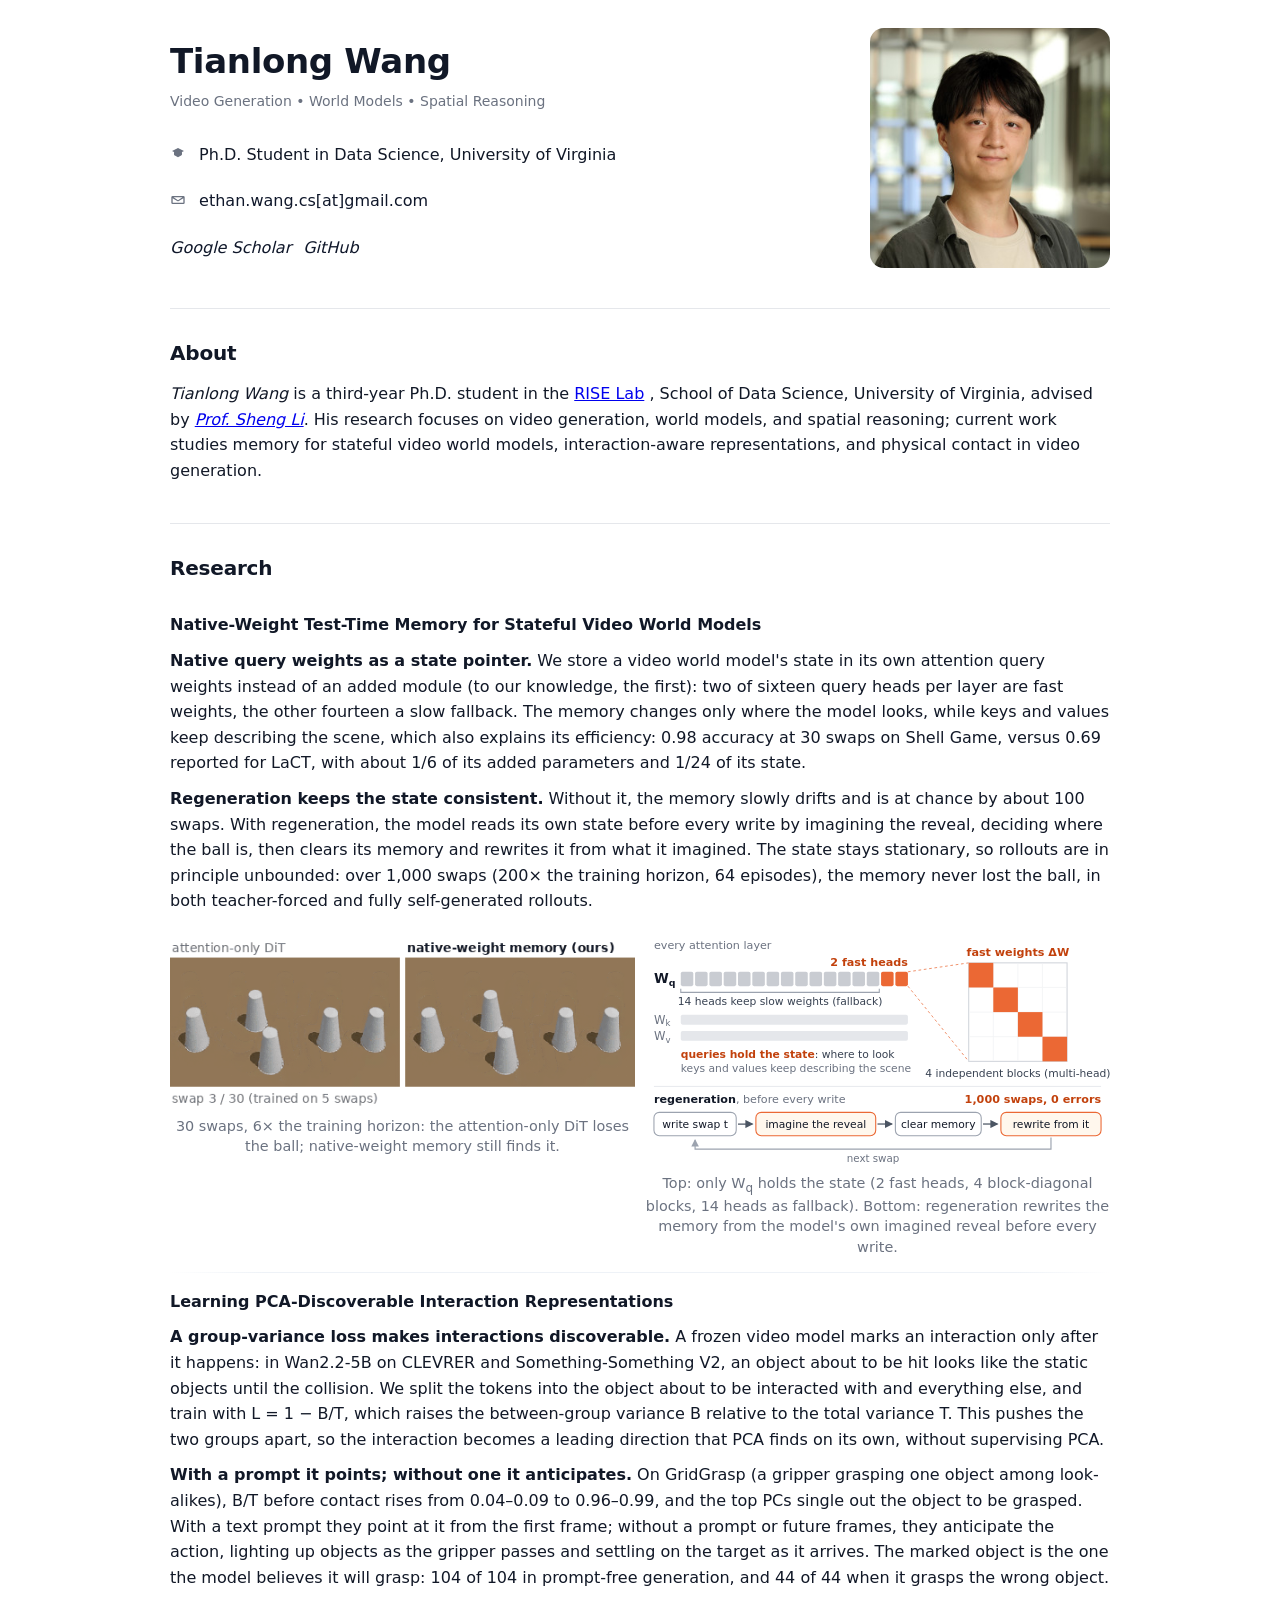
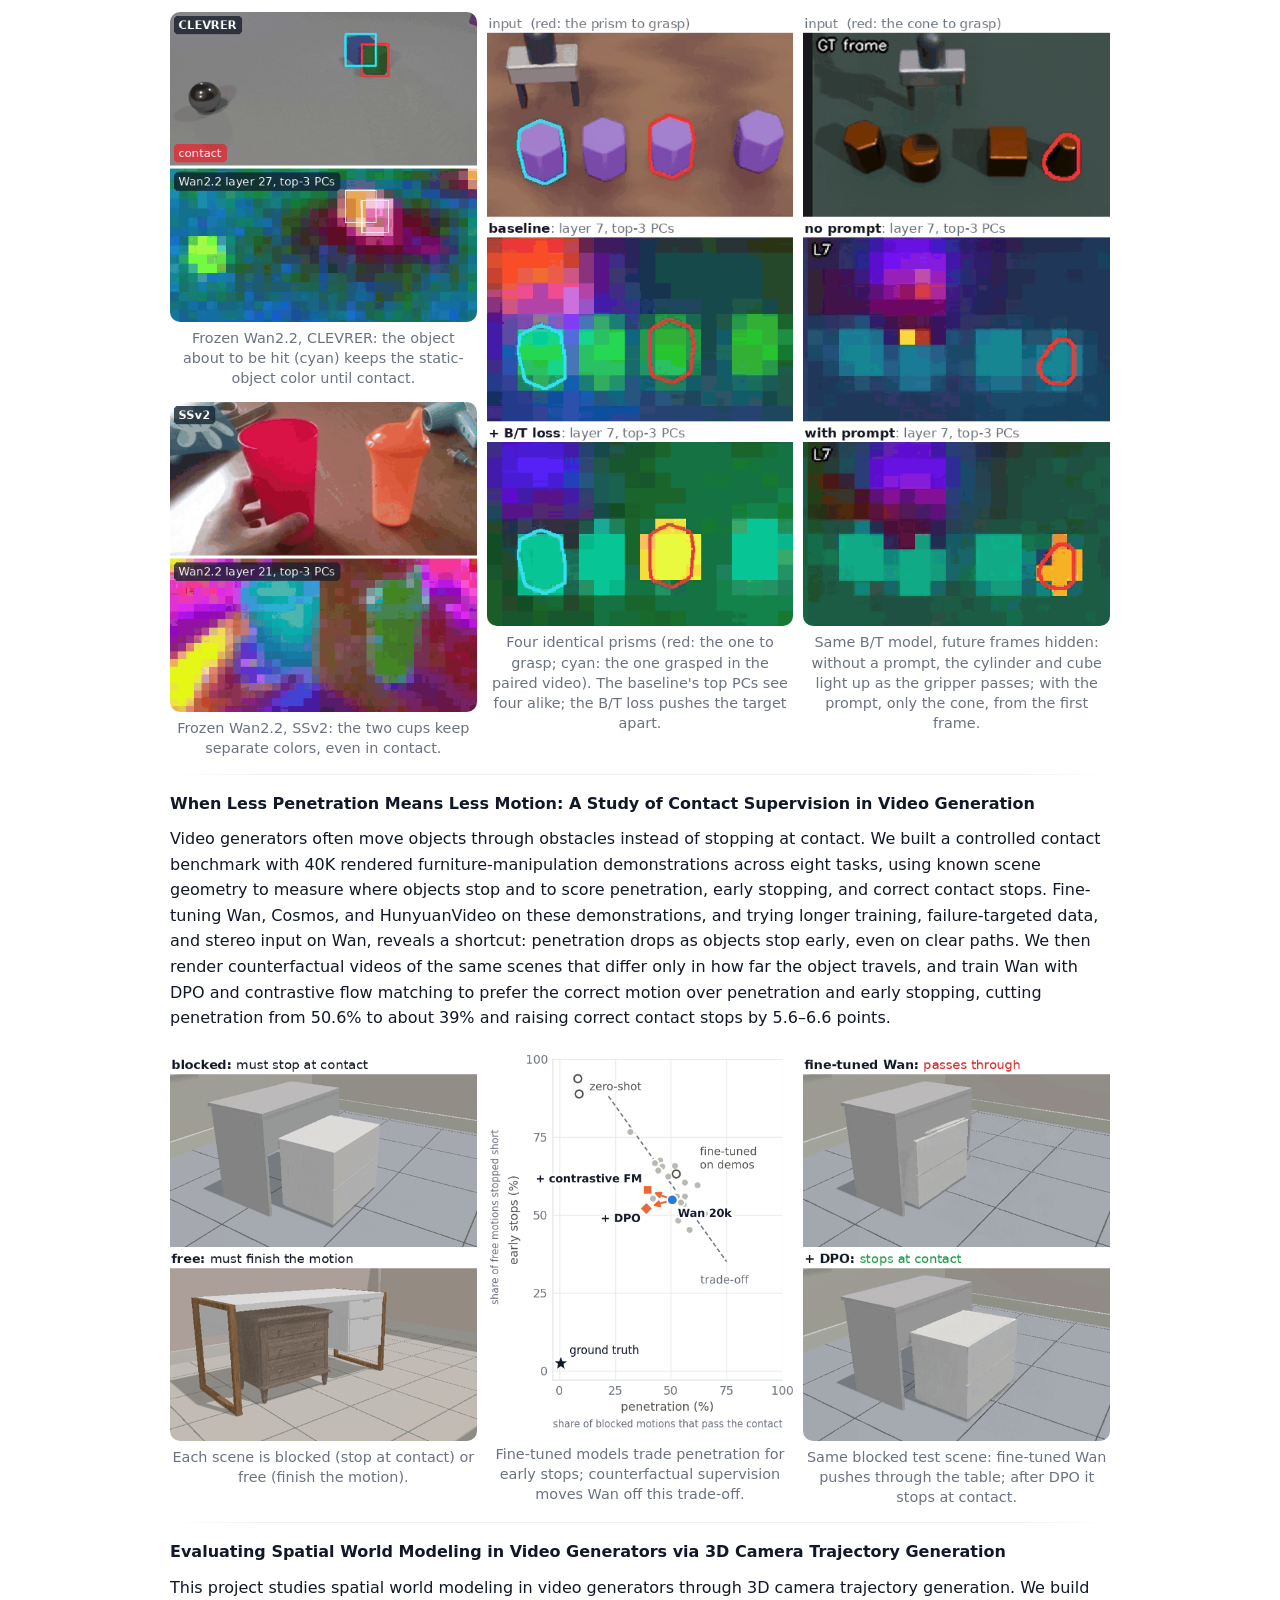
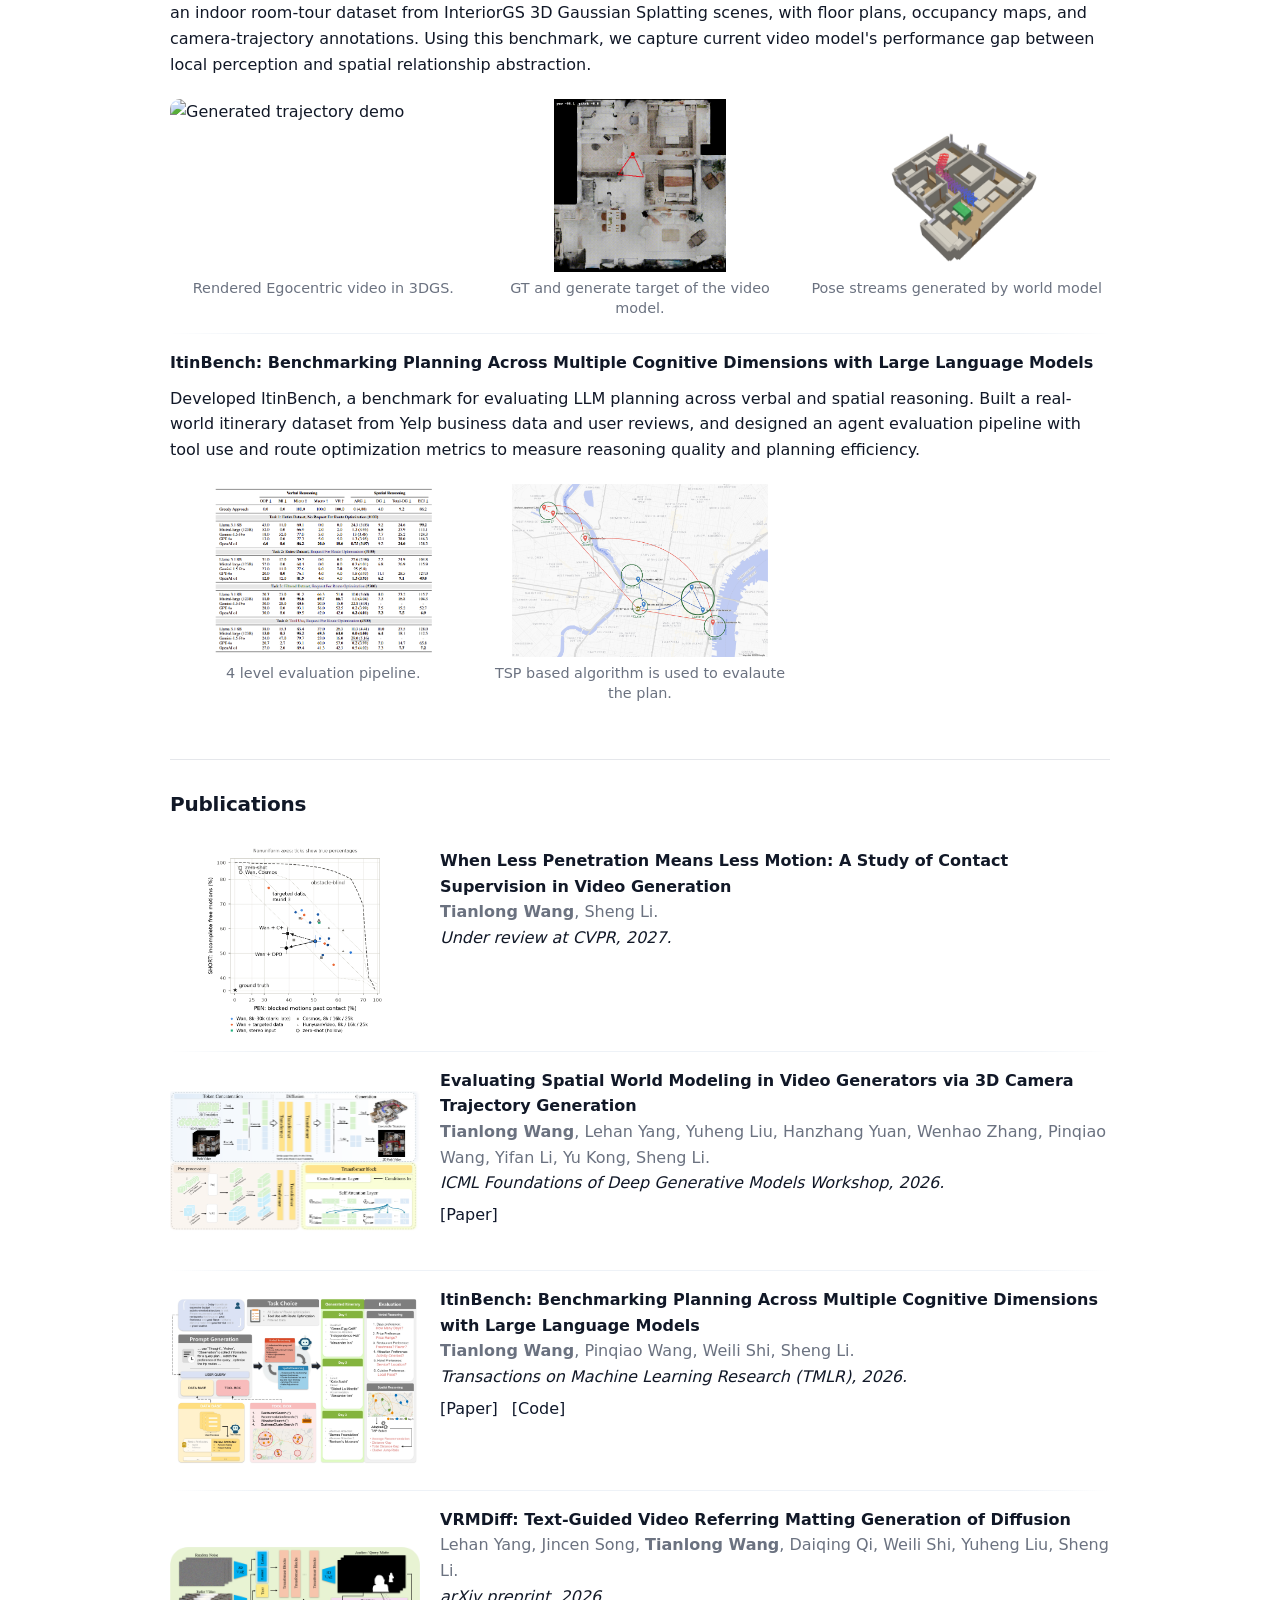
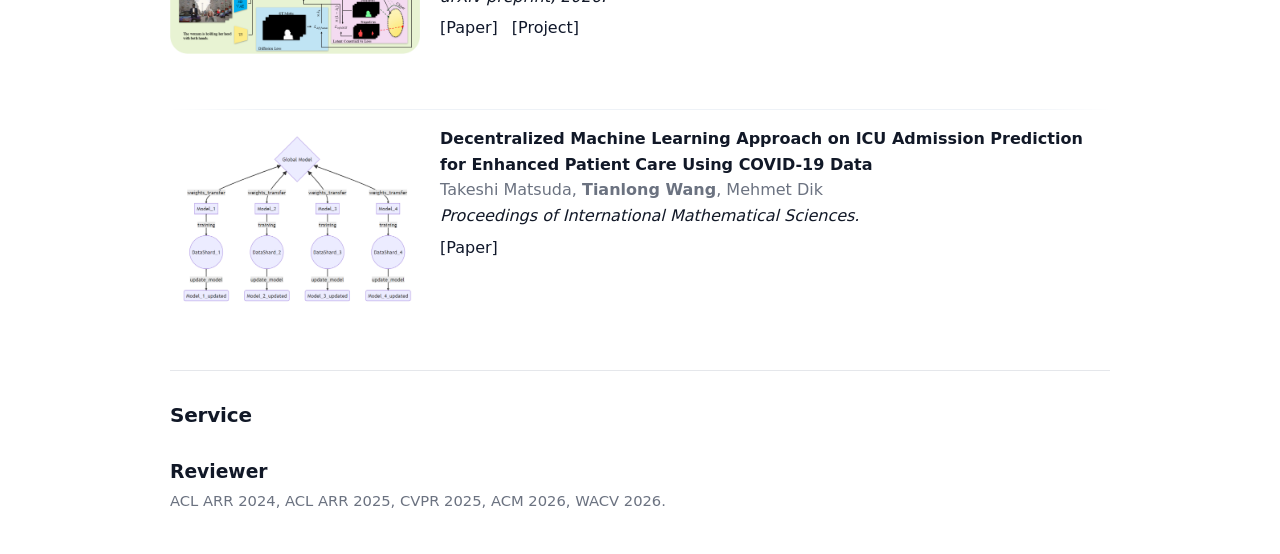
==== commit f9363a48: "Balance the native-weight and interaction paragraphs; stack the CLEVRER and SSv2 cup observations in" ====
--- a/index.html
+++ b/index.html
@@ -53,13 +53,12 @@
           <div class="item-body">
             <div class="project-title">Native-Weight Test-Time Memory for Stateful Video World Models</div>
             <p>
-              <strong>Native query weights as a state pointer.</strong> We store a video world model's state in its own attention query weights rather than in an added memory module (to our knowledge, the first to do so): in every layer, two of the sixteen query heads act as fast weights, written once per clean chunk by a block-diagonal delta rule, while the other fourteen keep their slow weights as a fallback.
-              The intuition is state as a pointer into the world: the memory only changes where the model looks, while keys and values keep describing the scene.
-              This view also explains why writing to queries alone is so efficient: on the Shell Game hidden-state tracking benchmark, the model reaches 0.98 accuracy at 30 swaps (6&times; its 5-swap training horizon), versus 0.69 reported for the benchmark paper's test-time-training branch (LaCT), with about 1/6 of its added parameters and 1/24 of its fast-weight state.
-            </p>
-            <p>
-              <strong>Regeneration keeps the state consistent.</strong> Before every write, the model reads its own state by imagining the reveal, deciding where the ball is, then clears its memory and rewrites it from what it imagined.
-              The state stays stationary instead of drifting, so rollouts are in principle unbounded: over 1,000 swaps (200&times; the training horizon, 64 episodes), the memory never lost the ball, in both teacher-forced and fully self-generated rollouts.
+              <strong>Native query weights as a state pointer.</strong> We store a video world model's state in its own attention query weights instead of an added module (to our knowledge, the first): two of sixteen query heads per layer are fast weights, the other fourteen a slow fallback.
+              The memory changes only where the model looks, while keys and values keep describing the scene, which also explains its efficiency: 0.98 accuracy at 30 swaps on Shell Game, versus 0.69 reported for LaCT, with about 1/6 of its added parameters and 1/24 of its state.
+            </p>
+            <p>
+              <strong>Regeneration keeps the state consistent.</strong> Without it, the memory slowly drifts and is at chance by about 100 swaps. With regeneration, the model reads its own state before every write by imagining the reveal, deciding where the ball is, then clears its memory and rewrites it from what it imagined.
+              The state stays stationary, so rollouts are in principle unbounded: over 1,000 swaps (200&times; the training horizon, 64 episodes), the memory never lost the ball, in both teacher-forced and fully self-generated rollouts.
             </p>
           </div>
 
@@ -81,24 +80,27 @@
           <div class="item-body">
             <div class="project-title">Learning PCA-Discoverable Interaction Representations</div>
             <p>
-              <strong>Interactions show up only after they happen.</strong> In a frozen video model (Wan2.2-5B), the leading principal components of token features capture object segmentation and motion, but nothing anticipates an interaction: on CLEVRER and Something-Something V2, an object about to be hit looks like the static objects and changes only after the collision.
-            </p>
-            <p>
-              <strong>A group-variance loss pushes the interaction apart.</strong> We split the tokens into the object about to be interacted with and everything else, and train with L = 1 &minus; B/T, which raises the between-group variance B relative to the total variance T.
-              The two groups are pushed apart, so the interaction becomes a dominant direction of variance that PCA finds in its leading components without ever being supervised; in a video model trained on GridGrasp (a gripper grasping one object among look-alikes), B/T at the trained layers rises from 0.04&ndash;0.09 to 0.96&ndash;0.99 before contact.
-            </p>
-            <p>
-              <strong>Without a prompt it anticipates; with a prompt it points.</strong> With a text prompt, the leading components point straight at the item the model will grasp from the first frame, instead of following the gripper.
-              Without a prompt or future frames, the model falls back to anticipating the action: the marking follows the gripper, lighting up objects it passes on the way, and settles on the target only as the gripper reaches it. No label taught this switch.
-              The marked object is the one the model believes it will grasp: in its own generations it matches the object actually grasped, 104 of 104 times without a prompt, and 44 of 44 times when the model grasps a different object than the prompt asked for.
+              <strong>A group-variance loss makes interactions discoverable.</strong> A frozen video model marks an interaction only after it happens: in Wan2.2-5B on CLEVRER and Something-Something V2, an object about to be hit looks like the static objects until the collision.
+              We split the tokens into the object about to be interacted with and everything else, and train with L = 1 &minus; B/T, which raises the between-group variance B relative to the total variance T. This pushes the two groups apart, so the interaction becomes a leading direction that PCA finds on its own, without supervising PCA.
+            </p>
+            <p>
+              <strong>With a prompt it points; without one it anticipates.</strong> On GridGrasp (a gripper grasping one object among look-alikes), B/T before contact rises from 0.04&ndash;0.09 to 0.96&ndash;0.99, and the top PCs single out the object to be grasped.
+              With a text prompt they point at it from the first frame; without a prompt or future frames, they anticipate the action, lighting up objects as the gripper passes and settling on the target as it arrives. The marked object is the one the model believes it will grasp: 104 of 104 in prompt-free generation, and 44 of 44 when it grasps the wrong object.
             </p>
           </div>
 
           <div class="project-media media-grid media-grid-natural">
-            <figure class="media-item">
-              <img class="media-img" src="asset/pca_clevrer_collision.gif" alt="CLEVRER collision above the top-3 PCA components of frozen Wan2.2 layer 27 features" loading="lazy">
-              <figcaption class="media-caption">Frozen Wan2.2 on CLEVRER (red: moving object, cyan: the object it hits): the hit object keeps the static-object color until contact, then switches.</figcaption>
-            </figure>
+            <div class="media-col">
+              <figure class="media-item">
+                <img class="media-img" src="asset/pca_clevrer_collision.gif" alt="CLEVRER collision above the top-3 PCA components of frozen Wan2.2 layer 27 features" loading="lazy">
+                <figcaption class="media-caption">Frozen Wan2.2, CLEVRER: the object about to be hit (cyan) keeps the static-object color until contact.</figcaption>
+              </figure>
+
+              <figure class="media-item">
+                <img class="media-img" src="asset/pca_ssv2_collide.gif" alt="SSv2 video of a hand pushing one cup into another above the top-3 PCA components of frozen Wan2.2 layer 21 features" loading="lazy">
+                <figcaption class="media-caption">Frozen Wan2.2, SSv2: the two cups keep separate colors, even in contact.</figcaption>
+              </figure>
+            </div>
 
             <figure class="media-item">
               <img class="media-img" src="asset/pca_bt_pushapart.gif" alt="Four identical prisms: in the baseline's top-3 PCA components all four look alike; with the B/T loss the prism to grasp is separated from the others" loading="lazy">
--- a/styles.css
+++ b/styles.css
@@ -319,6 +319,14 @@
   aspect-ratio: auto;
 }
 
+/* Several figures stacked in one grid column */
+#projects .project-media.media-grid .media-col {
+  display: flex;
+  flex-direction: column;
+  gap: 14px;
+  min-width: 0;
+}
+
 @media (max-width: 640px) {
   #projects .project-media.media-grid.media-grid-2 {
     grid-template-columns: 1fr;
